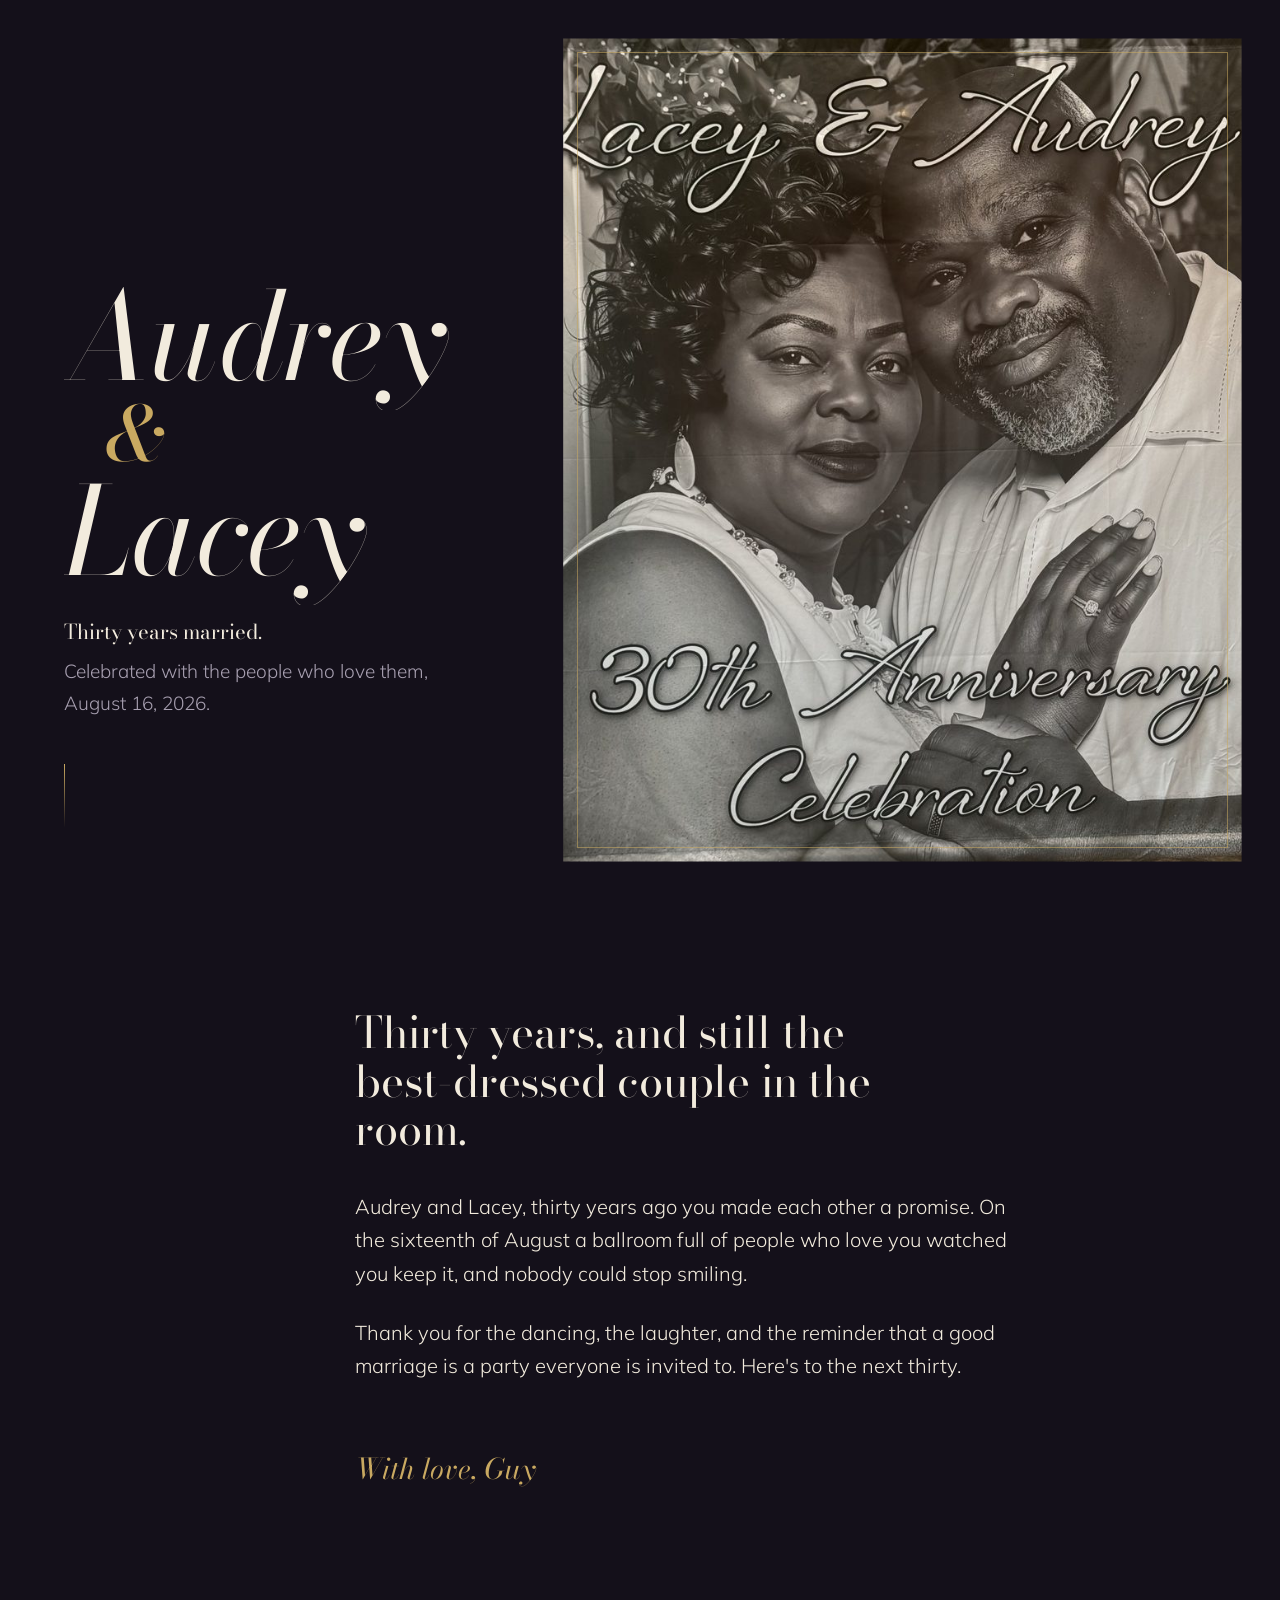
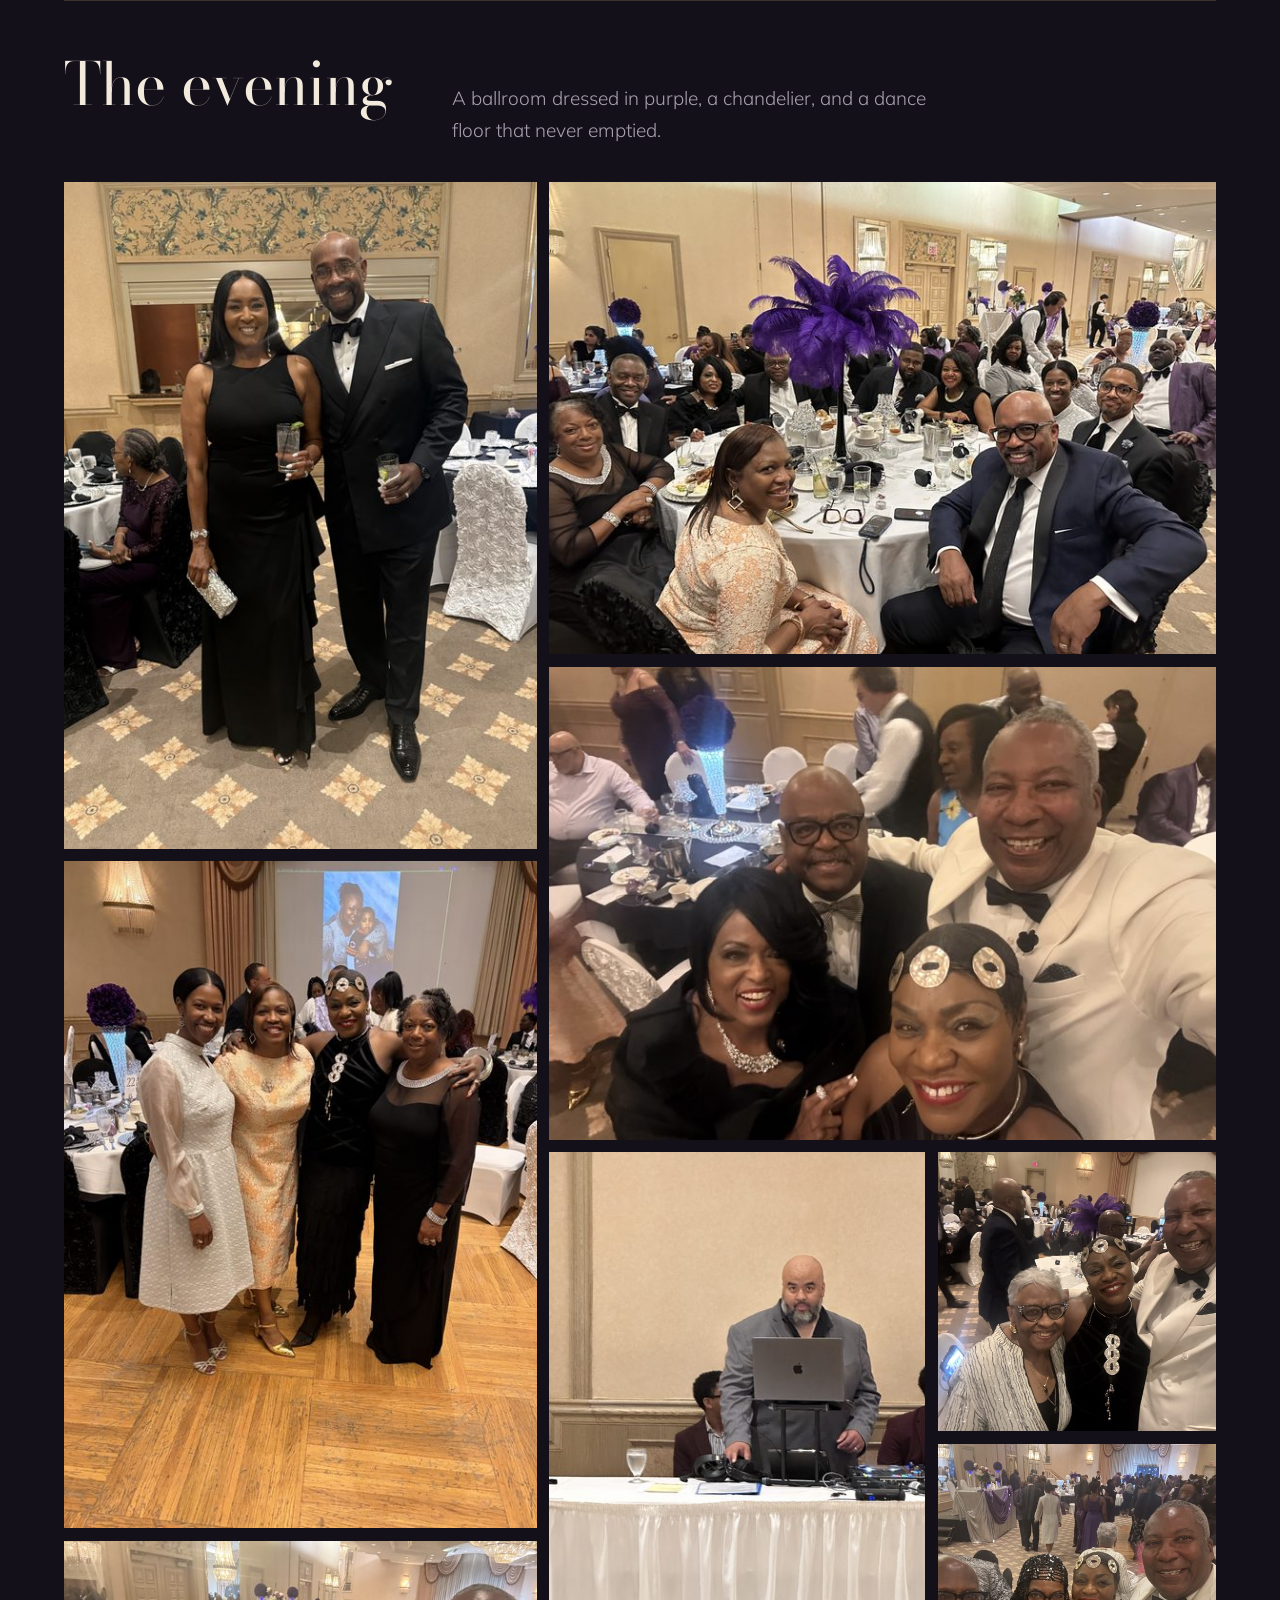
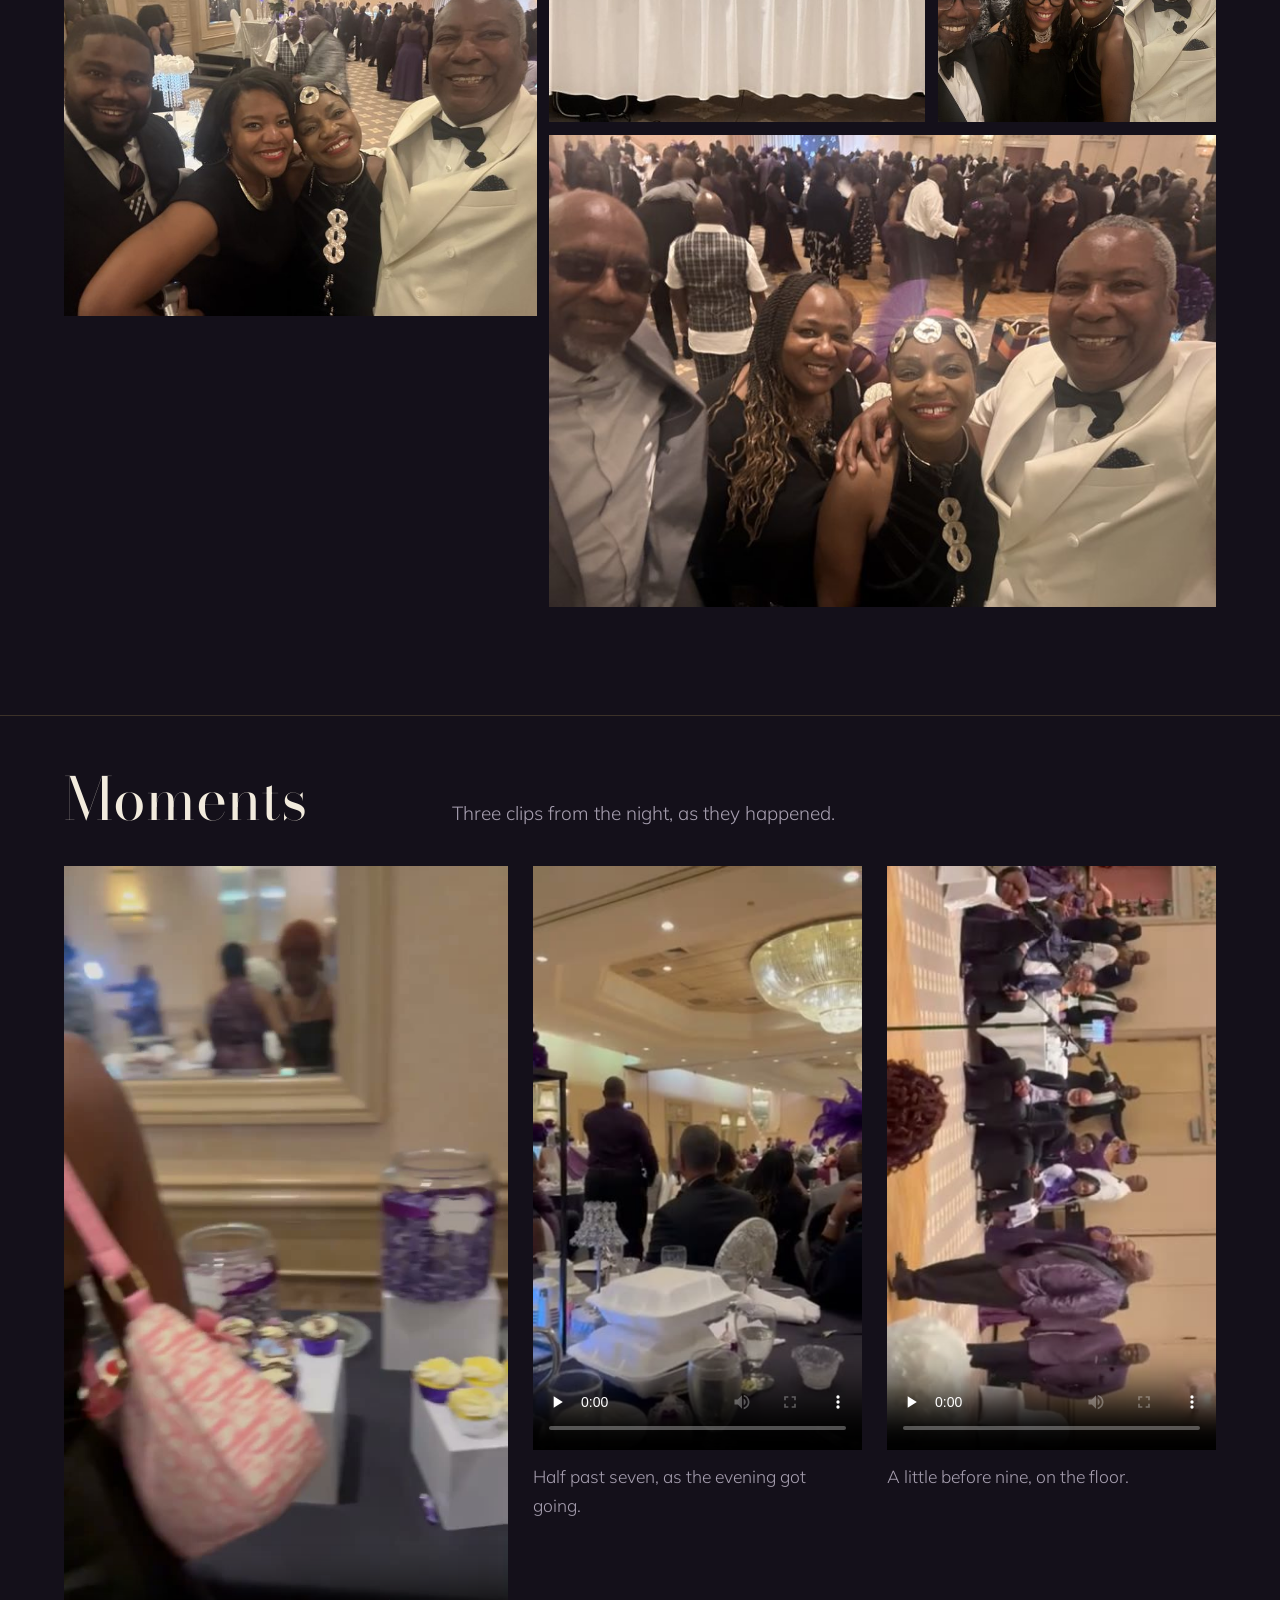
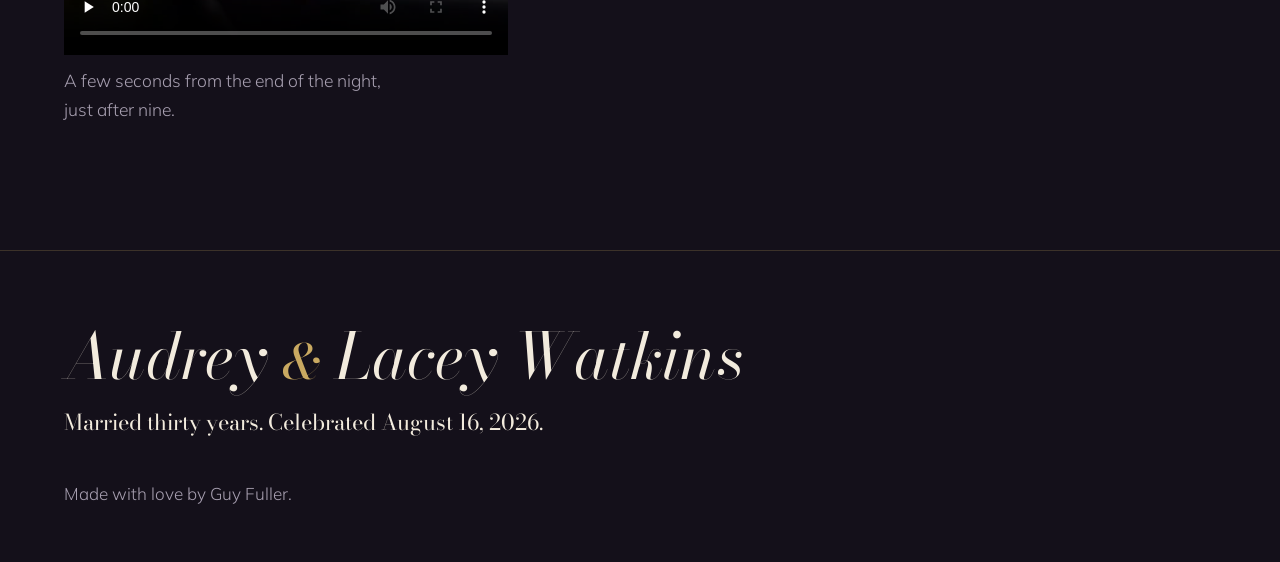
==== site/index.html @ f15ef513 "Audrey & Lacey at 30: anniversary keepsake site Static one-page site: banner portrait front door, no" ====
<!doctype html>
<html lang="en">
<head>
  <meta charset="utf-8">
  <meta name="viewport" content="width=device-width, initial-scale=1">
  <title>Audrey &amp; Lacey at 30</title>
  <meta name="description" content="Audrey and Lacey Watkins, married thirty years. Photos and moments from the celebration on August 16, 2026.">
  <meta property="og:title" content="Audrey &amp; Lacey at 30">
  <meta property="og:description" content="Thirty years married. Photos and moments from the celebration on August 16, 2026.">
  <meta property="og:image" content="https://audreyandlaceyat30.com/photos/og.jpg">
  <meta property="og:type" content="website">
  <meta name="theme-color" content="#14101A">
  <link rel="icon" href="data:image/svg+xml,%3Csvg xmlns='http://www.w3.org/2000/svg' viewBox='0 0 64 64'%3E%3Crect width='64' height='64' rx='12' fill='%2314101A'/%3E%3Ctext x='32' y='46' text-anchor='middle' font-family='Georgia,serif' font-style='italic' font-size='44' fill='%23C9A961'%3E%26amp;%3C/text%3E%3C/svg%3E">
  <link rel="preconnect" href="https://fonts.googleapis.com">
  <link rel="preconnect" href="https://fonts.gstatic.com" crossorigin>
  <link href="https://fonts.googleapis.com/css2?family=Bodoni+Moda:ital,opsz,wght@0,6..96,400;0,6..96,500;1,6..96,400;1,6..96,500&family=Mulish:ital,wght@0,300;0,400;0,500;1,300;1,400&display=swap" rel="stylesheet">
  <link rel="preload" as="image" href="photos/hero-small.jpg">
  <link rel="stylesheet" href="styles.css">
</head>
<body>

  <section class="door" aria-label="Audrey and Lacey, thirty years">
    <figure class="door-portrait">
      <img src="photos/hero.jpg" srcset="photos/hero-small.jpg 939w, photos/hero.jpg 1878w" sizes="(max-width: 860px) 100vw, 56vw" alt="Audrey and Lacey, cheek to cheek, on the banner printed for their thirtieth anniversary celebration" fetchpriority="high">
    </figure>
    <div class="door-words">
      <h1 class="names">
        <span class="name"><span>Audrey</span></span>
        <span class="amp"><span>&amp;</span></span>
        <span class="name"><span>Lacey</span></span>
      </h1>
      <p class="door-line"><span>Thirty years married.</span></p>
      <p class="door-date"><span>Celebrated with the people who love them, August 16, 2026.</span></p>
      <a class="door-cue" href="#note" aria-label="Scroll down"><span class="cue-line"></span></a>
    </div>
  </section>

  <section class="note" id="note">
    <div class="note-inner">
      <h2>Thirty years, and still the best-dressed couple in the room.</h2>
      <p>Audrey and Lacey, thirty years ago you made each other a promise. On the sixteenth of August a ballroom full of people who love you watched you keep it, and nobody could stop smiling.</p>
      <p>Thank you for the dancing, the laughter, and the reminder that a good marriage is a party everyone is invited to. Here's to the next thirty.</p>
      <p class="signoff">With love, Guy</p>
    </div>
  </section>

  <section class="evening" aria-labelledby="evening-title">
    <header class="section-head">
      <h2 id="evening-title">The evening</h2>
      <p>A ballroom dressed in purple, a chandelier, and a dance floor that never emptied.</p>
    </header>
    <div class="gallery">
      <button class="tile tall" type="button" data-full="photos/g01.jpg" data-alt="Audrey and Lacey in black evening wear, raising a toast on the ballroom floor">
        <img src="photos/g01-s.jpg" alt="Audrey and Lacey in black evening wear, raising a toast on the ballroom floor" loading="lazy">
      </button>
      <button class="tile wide" type="button" data-full="photos/g04.jpg" data-alt="A table of guests beneath a tall purple ostrich-feather centerpiece">
        <img src="photos/g04-s.jpg" alt="A table of guests beneath a tall purple ostrich-feather centerpiece" loading="lazy">
      </button>
      <button class="tile wide" type="button" data-full="photos/g05.jpg" data-alt="Four friends leaning in for a photo, the ballroom behind them">
        <img src="photos/g05-s.jpg" alt="Four friends leaning in for a photo, the ballroom behind them" loading="lazy">
      </button>
      <button class="tile tall" type="button" data-full="photos/g02.jpg" data-alt="Four women in evening dresses in front of the anniversary banner">
        <img src="photos/g02-s.jpg" alt="Four women in evening dresses in front of the anniversary banner" loading="lazy">
      </button>
      <button class="tile portrait" type="button" data-full="photos/g03.jpg" data-alt="The DJ at his laptop, ready to start the music">
        <img src="photos/g03-s.jpg" alt="The DJ at his laptop, ready to start the music" loading="lazy">
      </button>
      <button class="tile square" type="button" data-full="photos/g06.jpg" data-alt="Three guests smiling together near the dance floor">
        <img src="photos/g06-s.jpg" alt="Three guests smiling together near the dance floor" loading="lazy">
      </button>
      <button class="tile square" type="button" data-full="photos/g07.jpg" data-alt="Four guests together, the party in full swing behind them">
        <img src="photos/g07-s.jpg" alt="Four guests together, the party in full swing behind them" loading="lazy">
      </button>
      <button class="tile mid" type="button" data-full="photos/g08.jpg" data-alt="Four friends in front of the crowded dance floor">
        <img src="photos/g08-s.jpg" alt="Four friends in front of the crowded dance floor" loading="lazy">
      </button>
      <button class="tile wide" type="button" data-full="photos/g09.jpg" data-alt="Four guests laughing, the dance floor packed behind them">
        <img src="photos/g09-s.jpg" alt="Four guests laughing, the dance floor packed behind them" loading="lazy">
      </button>
    </div>
  </section>

  <section class="moments" aria-labelledby="moments-title">
    <header class="section-head">
      <h2 id="moments-title">Moments</h2>
      <p>Three clips from the night, as they happened.</p>
    </header>
    <div class="clips">
      <figure class="clip lead">
        <video controls playsinline preload="none" poster="media/IMG_4096-poster.jpg">
          <source src="media/IMG_4096.mp4" type="video/mp4">
        </video>
        <figcaption>A few seconds from the end of the night, just after nine.</figcaption>
      </figure>
      <figure class="clip">
        <video controls playsinline preload="none" poster="media/IMG_4087-poster.jpg">
          <source src="media/IMG_4087.mp4" type="video/mp4">
        </video>
        <figcaption>Half past seven, as the evening got going.</figcaption>
      </figure>
      <figure class="clip">
        <video controls playsinline preload="none" poster="media/IMG_0732-poster.jpg">
          <source src="media/IMG_0732.mp4" type="video/mp4">
        </video>
        <figcaption>A little before nine, on the floor.</figcaption>
      </figure>
    </div>
  </section>

  <footer class="close">
    <p class="close-names">Audrey <span class="amp-small">&amp;</span> Lacey Watkins</p>
    <p class="close-line">Married thirty years. Celebrated August 16, 2026.</p>
    <p class="close-credit">Made with love by Guy Fuller.</p>
  </footer>

  <dialog class="lightbox" id="lightbox" aria-label="Photo viewer">
    <button class="lb-close" type="button" aria-label="Close">×</button>
    <button class="lb-prev" type="button" aria-label="Previous photo">‹</button>
    <img class="lb-img" src="" alt="">
    <button class="lb-next" type="button" aria-label="Next photo">›</button>
    <p class="lb-count" aria-live="polite"></p>
  </dialog>

  <script src="script.js" defer></script>
</body>
</html>
---- site/styles.css ----
/* Audrey & Lacey at 30
   Palette from the room itself: plum-black, ivory, chandelier gold, feather purple. */

:root {
  --ink: #14101A;
  --ink-2: #1B1523;
  --ivory: #F2EBDD;
  --ash: #A79FB0;
  --gold: #C9A961;
  --plum: #5B3A8C;

  --display: "Bodoni Moda", "Didot", "Bodoni 72", Georgia, serif;
  --body: "Mulish", "Avenir Next", "Helvetica Neue", Arial, sans-serif;

  --pad: clamp(20px, 5vw, 72px);
  --gap: clamp(8px, 1vw, 14px);
  --maxw: 1440px;
  --u: calc((min(100vw, var(--maxw)) - 2 * var(--pad) - 11 * var(--gap)) / 12);
}

* { box-sizing: border-box; }

html { scroll-behavior: smooth; }

body {
  margin: 0;
  background: var(--ink);
  color: var(--ivory);
  font-family: var(--body);
  font-weight: 300;
  font-size: clamp(16px, 1.05vw + 12px, 19px);
  line-height: 1.65;
  -webkit-font-smoothing: antialiased;
}

img, video { display: block; max-width: 100%; }

h1, h2, p { margin: 0; }

a { color: inherit; }

:focus-visible { outline: 2px solid var(--gold); outline-offset: 4px; }

/* ---------- Front door ---------- */

.door {
  min-height: 100svh;
  display: grid;
  grid-template-columns: 44% 56%;
  grid-template-areas: "words portrait";
  max-width: var(--maxw);
  margin: 0 auto;
}

.door-portrait {
  grid-area: portrait;
  margin: 0;
  position: relative;
  padding: clamp(16px, 3vw, 44px) clamp(16px, 3vw, 44px) clamp(16px, 3vw, 44px) 0;
  align-self: stretch;
}

.door-portrait img {
  width: 100%;
  height: 100%;
  max-height: calc(100svh - 2 * clamp(16px, 3vw, 44px));
  object-fit: cover;
  object-position: 50% 30%;
  clip-path: inset(0 0 0 0);
}

/* a thin gold mount, offset like a print set in a frame */
.door-portrait::after {
  content: "";
  position: absolute;
  inset: calc(clamp(16px, 3vw, 44px) + 14px) calc(clamp(16px, 3vw, 44px) + 14px) calc(clamp(16px, 3vw, 44px) + 14px) 14px;
  border: 1px solid var(--gold);
  opacity: .55;
  pointer-events: none;
}

.door-words {
  grid-area: words;
  display: flex;
  flex-direction: column;
  justify-content: flex-end;
  padding: var(--pad);
  padding-bottom: clamp(40px, 8vh, 96px);
}

.names {
  font-family: var(--display);
  font-weight: 400;
  font-style: italic;
  font-size: clamp(64px, 9.5vw, 156px);
  line-height: .92;
  letter-spacing: -.01em;
  display: flex;
  flex-direction: column;
}

.names .name { display: block; overflow: hidden; padding-bottom: .14em; margin-bottom: -.14em; }
.names .name > span { display: block; }

.names .amp {
  display: block;
  overflow: hidden;
  color: var(--gold);
  font-size: .62em;
  line-height: 1.1;
  padding-left: .55em;
}
.names .amp > span { display: block; }

.door-line {
  margin-top: clamp(22px, 3vh, 40px);
  font-family: var(--display);
  font-style: normal;
  font-size: clamp(20px, 1.6vw, 26px);
  color: var(--ivory);
  overflow: hidden;
}
.door-line { padding-bottom: .2em; margin-bottom: -.2em; }
.door-line > span { display: block; }

.door-date {
  margin-top: 8px;
  color: var(--ash);
  max-width: 34ch;
  overflow: hidden;
}
.door-date { padding-bottom: .25em; margin-bottom: -.25em; }
.door-date > span { display: block; }

.door-cue {
  margin-top: clamp(28px, 5vh, 60px);
  display: inline-block;
  width: 24px;
  height: 64px;
  position: relative;
}
.cue-line {
  position: absolute;
  left: 0;
  top: 0;
  width: 1px;
  height: 100%;
  background: linear-gradient(var(--gold), transparent);
  transform-origin: top;
}

/* ---------- Note ---------- */

.note {
  max-width: var(--maxw);
  margin: 0 auto;
  padding: clamp(72px, 12vh, 160px) var(--pad);
  display: grid;
  grid-template-columns: repeat(12, 1fr);
  column-gap: var(--gap);
}

.note-inner {
  grid-column: 4 / 11;
}

.note h2 {
  font-family: var(--display);
  font-weight: 400;
  font-size: clamp(30px, 3.4vw, 54px);
  line-height: 1.12;
  letter-spacing: -.005em;
  max-width: 20ch;
  margin-bottom: clamp(28px, 4vh, 48px);
}

.note p {
  max-width: 58ch;
  font-size: 1.06em;
}
.note p + p { margin-top: 1.3em; }

.note .signoff {
  margin-top: 2.2em;
  font-family: var(--display);
  font-style: italic;
  font-size: 1.5em;
  color: var(--gold);
}

/* ---------- Section heads ---------- */

.section-head {
  max-width: var(--maxw);
  margin: 0 auto;
  padding: 0 var(--pad) clamp(28px, 4vh, 48px);
  display: grid;
  grid-template-columns: repeat(12, 1fr);
  column-gap: var(--gap);
  align-items: baseline;
}

.section-head h2 {
  grid-column: 1 / 5;
  font-family: var(--display);
  font-weight: 400;
  font-size: clamp(38px, 4.6vw, 72px);
  line-height: 1;
}

.section-head p {
  grid-column: 5 / 11;
  color: var(--ash);
  max-width: 44ch;
}

/* ---------- Gallery ---------- */

.evening {
  padding-top: clamp(40px, 6vh, 80px);
  border-top: 1px solid rgba(201, 169, 97, .22);
  margin: 0 var(--pad);
}

.evening .section-head { padding-left: 0; padding-right: 0; }

.gallery {
  max-width: calc(var(--maxw) - 2 * var(--pad));
  margin: 0 auto;
  display: grid;
  grid-template-columns: repeat(12, 1fr);
  grid-auto-rows: var(--u);
  grid-auto-flow: dense;
  gap: var(--gap);
}

.tile {
  margin: 0;
  padding: 0;
  border: 0;
  background: var(--ink-2);
  cursor: zoom-in;
  overflow: hidden;
  display: block;
}

.tile img {
  width: 100%;
  height: 100%;
  object-fit: cover;
  transition: transform .9s cubic-bezier(.2, .7, .2, 1);
}

.tile:hover img { transform: scale(1.025); }

.tile.tall     { grid-column: span 5; grid-row: span 7; }
.tile.wide     { grid-column: span 7; grid-row: span 5; }
.tile.portrait { grid-column: span 4; grid-row: span 6; }
.tile.square   { grid-column: span 3; grid-row: span 3; }
.tile.mid      { grid-column: span 5; grid-row: span 4; }

/* ---------- Moments ---------- */

.moments {
  max-width: var(--maxw);
  margin: clamp(72px, 12vh, 160px) auto 0;
  padding: clamp(40px, 6vh, 80px) var(--pad) 0;
  border-top: 1px solid rgba(201, 169, 97, .22);
}

.moments .section-head { padding-left: 0; padding-right: 0; }

.clips {
  display: grid;
  grid-template-columns: 1.35fr 1fr 1fr;
  gap: clamp(16px, 2vw, 32px);
  align-items: start;
}

.clip { margin: 0; }

.clip video {
  width: 100%;
  aspect-ratio: 9 / 16;
  background: var(--ink-2);
  object-fit: cover;
}

.clip figcaption {
  margin-top: 12px;
  color: var(--ash);
  font-size: .92em;
  max-width: 32ch;
}

/* ---------- Close ---------- */

.close {
  max-width: var(--maxw);
  margin: clamp(80px, 14vh, 180px) auto 0;
  padding: clamp(48px, 8vh, 96px) var(--pad) clamp(40px, 6vh, 72px);
  border-top: 1px solid rgba(201, 169, 97, .22);
}

.close-names {
  font-family: var(--display);
  font-style: italic;
  font-size: clamp(34px, 5vw, 76px);
  line-height: 1.05;
}
.amp-small { color: var(--gold); font-size: .75em; }

.close-line { margin-top: 14px; font-family: var(--display); font-size: 1.15em; }

.close-credit { margin-top: 40px; color: var(--ash); font-size: .9em; }

/* ---------- Lightbox ---------- */

.lightbox {
  border: 0;
  padding: 0;
  margin: 0;
  width: 100vw;
  height: 100svh;
  max-width: none;
  max-height: none;
  background: rgba(20, 16, 26, .96);
  color: var(--ivory);
}
.lightbox::backdrop { background: transparent; }

.lb-img {
  position: absolute;
  inset: 0;
  margin: auto;
  max-width: min(94vw, 1500px);
  max-height: 88svh;
  width: auto;
  height: auto;
  object-fit: contain;
}

.lb-close, .lb-prev, .lb-next {
  position: absolute;
  background: transparent;
  border: 0;
  color: var(--ivory);
  font-family: var(--display);
  font-size: 44px;
  line-height: 1;
  cursor: pointer;
  padding: 12px 18px;
  opacity: .8;
}
.lb-close:hover, .lb-prev:hover, .lb-next:hover { opacity: 1; }
.lb-close { top: 10px; right: 14px; }
.lb-prev  { left: 8px;  top: 50%; transform: translateY(-50%); font-size: 64px; }
.lb-next  { right: 8px; top: 50%; transform: translateY(-50%); font-size: 64px; }

.lb-count {
  position: absolute;
  left: 50%;
  bottom: 18px;
  transform: translateX(-50%);
  color: var(--ash);
  font-size: .9em;
}

/* ---------- The one page-load sequence ---------- */

@media (prefers-reduced-motion: no-preference) {
  .door-portrait img { animation: reveal 1.4s cubic-bezier(.7, 0, .2, 1) both; }
  .names .name > span,
  .names .amp > span,
  .door-line > span,
  .door-date > span { animation: rise 1.1s cubic-bezier(.2, .8, .2, 1) both; }
  .names .name:nth-child(1) > span { animation-delay: .35s; }
  .names .amp > span               { animation-delay: .5s; }
  .names .name:nth-child(3) > span { animation-delay: .6s; }
  .door-line > span                { animation-delay: .95s; }
  .door-date > span                { animation-delay: 1.05s; }
  .cue-line { animation: grow 1s cubic-bezier(.2, .8, .2, 1) 1.5s both; }
}

@keyframes reveal {
  from { clip-path: inset(100% 0 0 0); }
  to   { clip-path: inset(0 0 0 0); }
}
@keyframes rise {
  from { transform: translateY(110%); }
  to   { transform: translateY(0); }
}
@keyframes grow {
  from { transform: scaleY(0); }
  to   { transform: scaleY(1); }
}

/* ---------- Narrow screens ---------- */

@media (max-width: 860px) {
  .door {
    grid-template-columns: 1fr;
    grid-template-areas: "portrait" "words";
    min-height: 0;
  }
  .door-portrait { padding: 0; }
  .door-portrait img { height: min(78svh, 160vw); max-height: none; }
  .door-portrait::after { inset: 14px; }
  .door-words { padding-top: clamp(28px, 6vh, 48px); padding-bottom: clamp(40px, 8vh, 72px); }
  .names { font-size: clamp(60px, 18vw, 112px); }

  .note-inner { grid-column: 1 / 13; }

  .section-head { display: block; }
  .section-head p { margin-top: 14px; }

  .gallery {
    grid-template-columns: 1fr 1fr;
    grid-auto-rows: auto;
    grid-auto-flow: dense;
  }
  .tile { grid-row: auto !important; }
  .tile.tall     { grid-column: span 1; aspect-ratio: 3 / 4; }
  .tile.portrait { grid-column: span 2; aspect-ratio: 4 / 5; }
  .tile.square   { grid-column: span 1; aspect-ratio: 1; }
  .tile.wide, .tile.mid { grid-column: span 2; aspect-ratio: 4 / 3; }

  .clips { grid-template-columns: 1fr; }
  .clip.lead { grid-column: 1; }
  .clip video { max-height: 80svh; aspect-ratio: 9 / 16; }

  .lb-prev, .lb-next { font-size: 48px; padding: 20px 10px; }
}
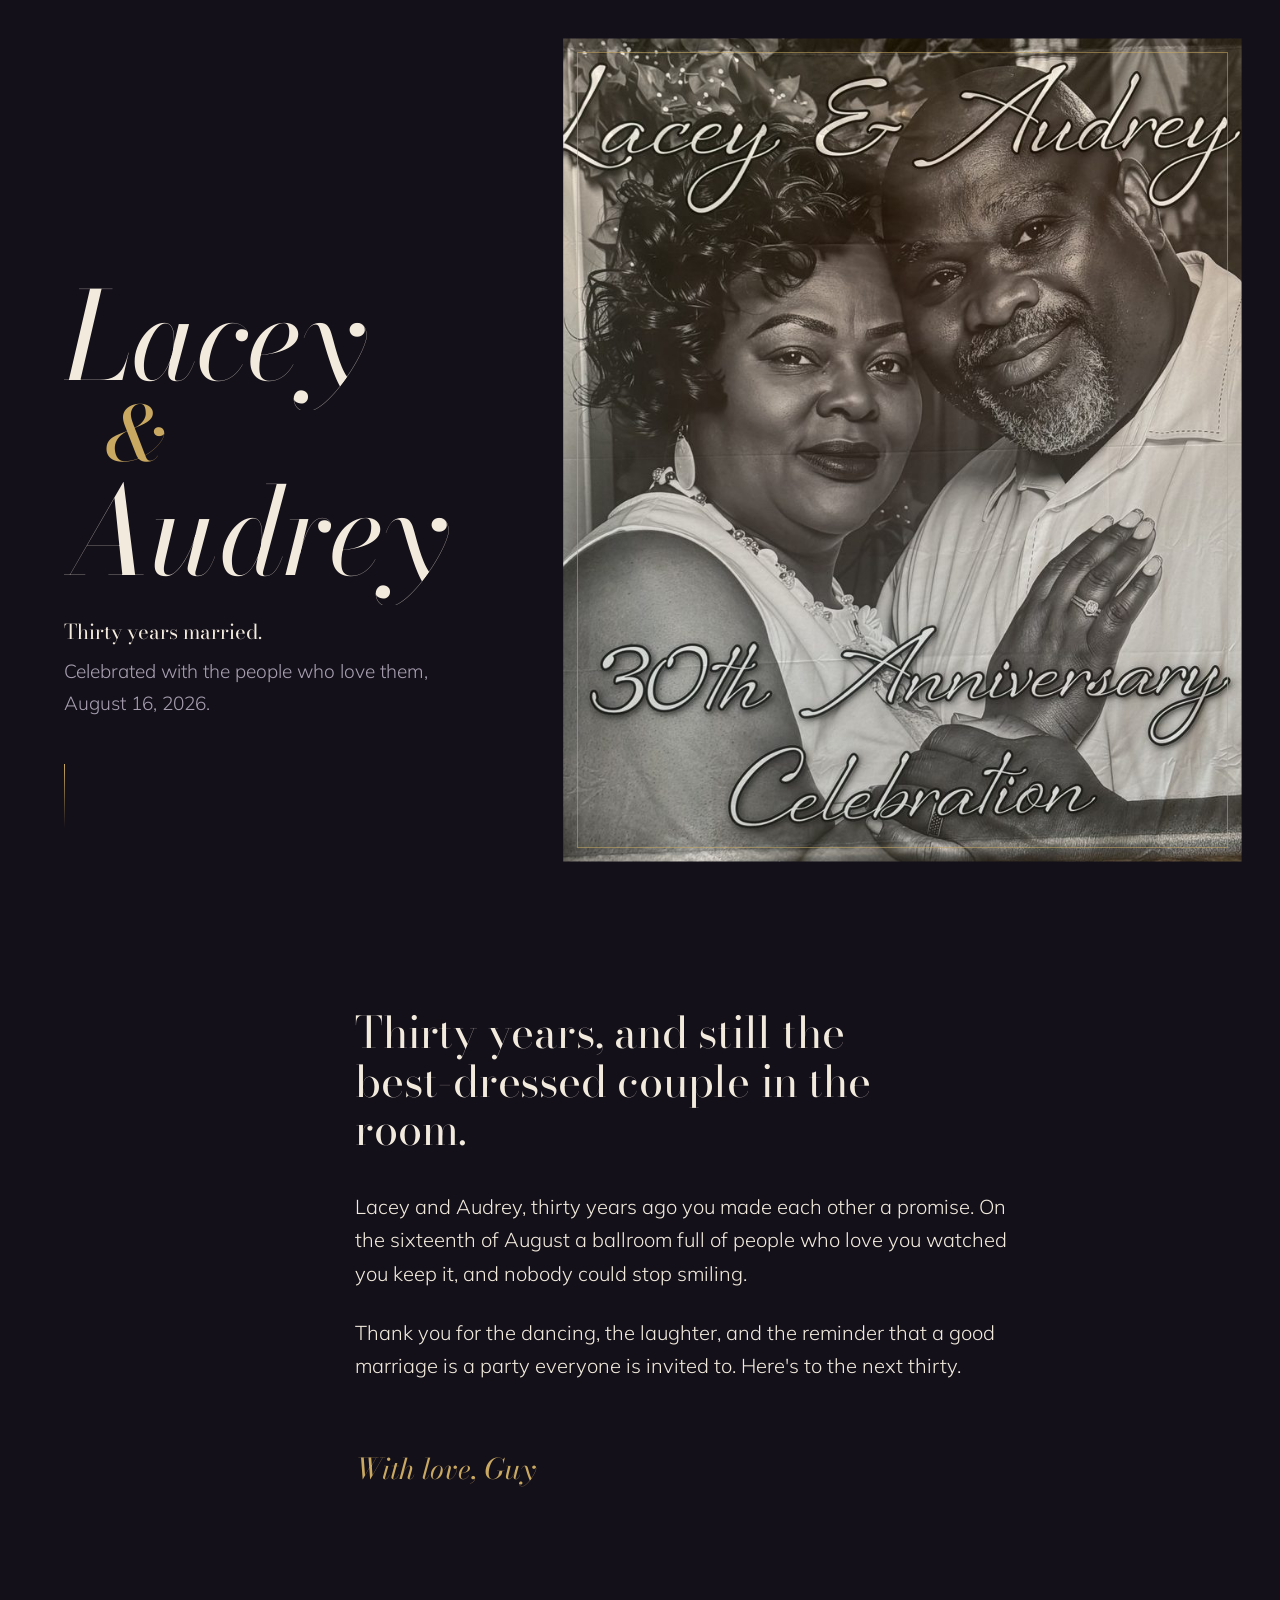
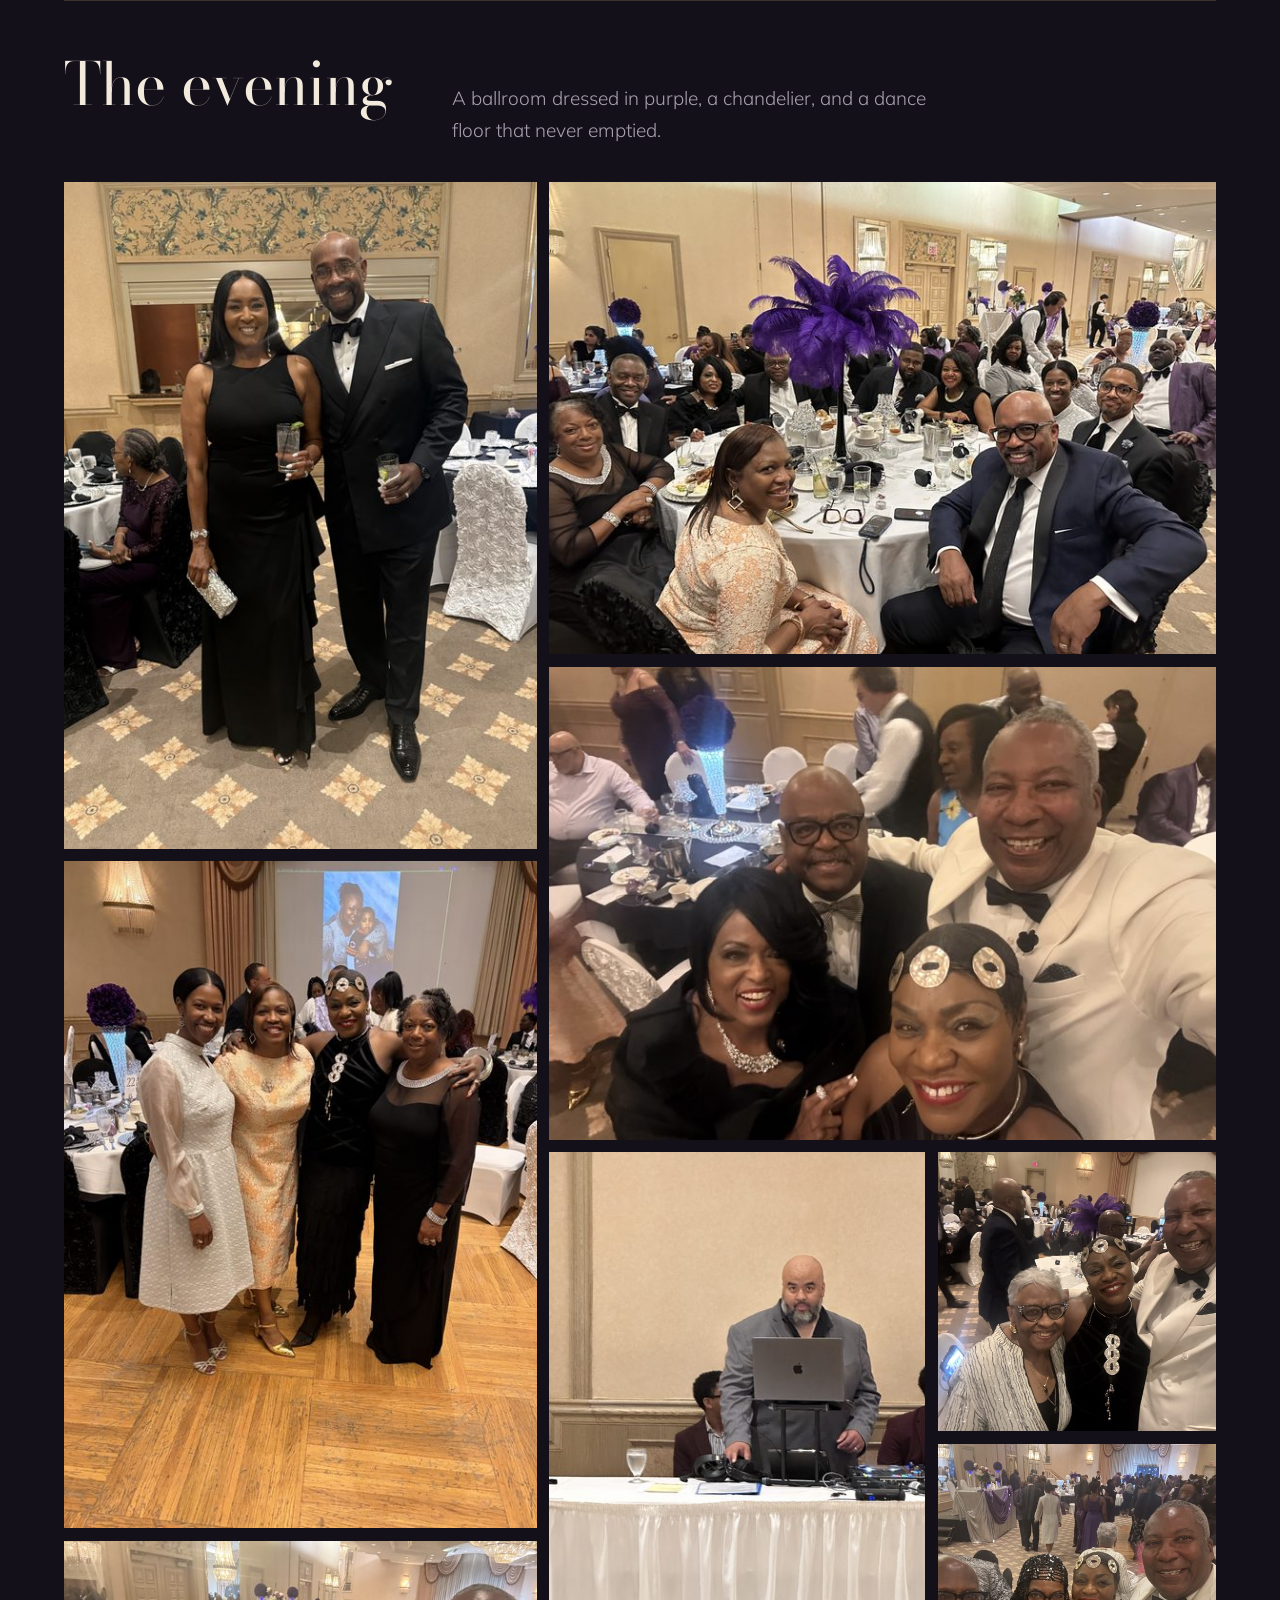
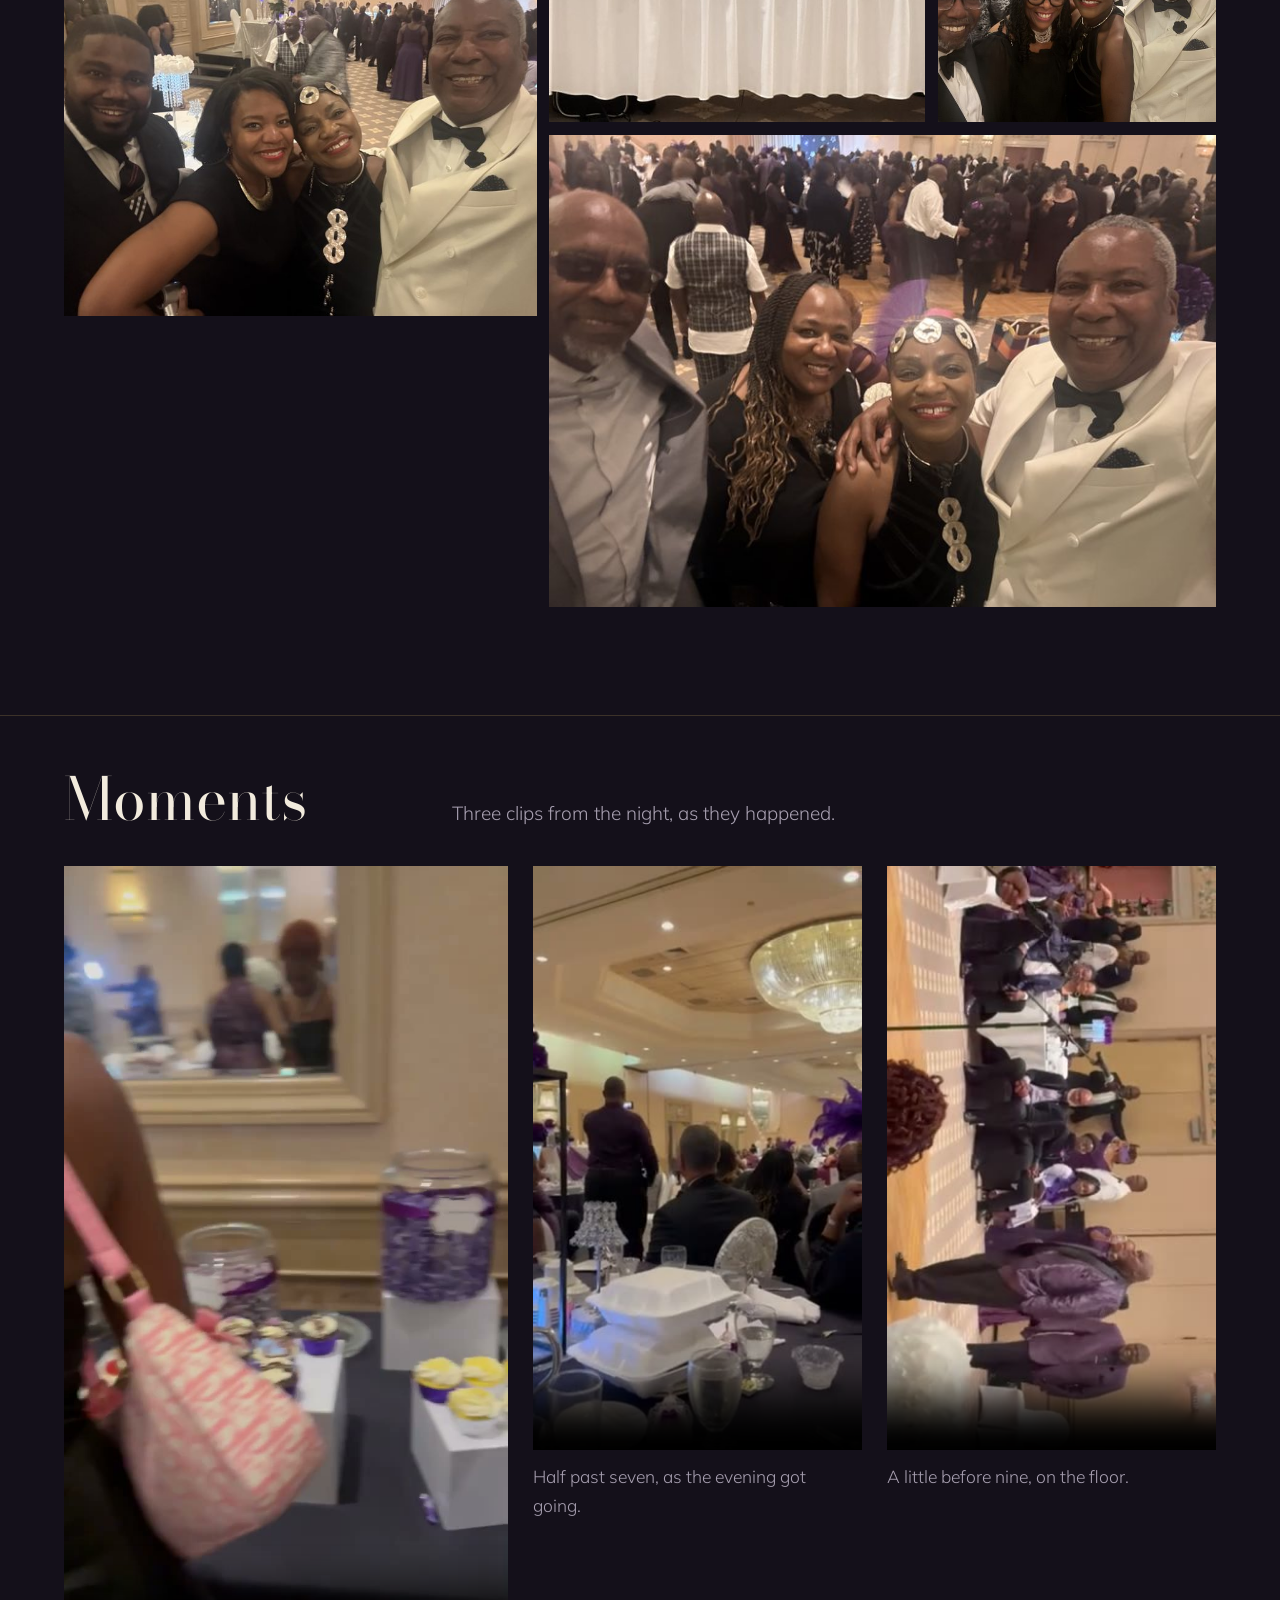
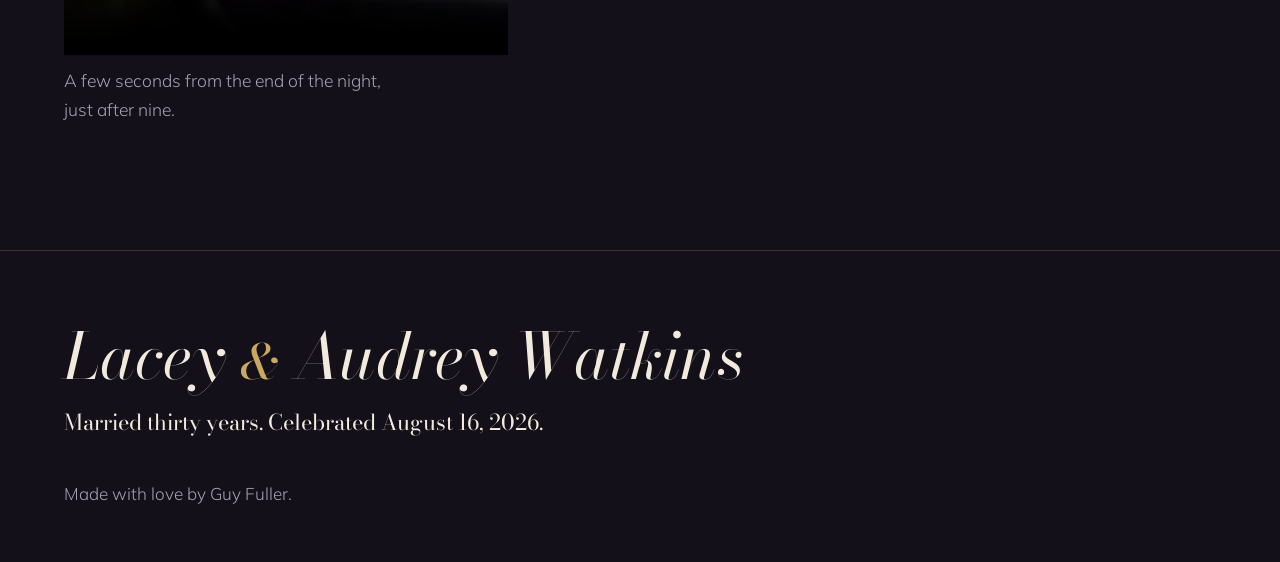
==== commit d68688ae: "Rename to Lacey & Audrey; domain is laceyandaudreyat30.com Co-Authored-By: Claude Fable 5.1 <noreply" ====
--- a/site/index.html
+++ b/site/index.html
@@ -3,11 +3,11 @@
 <head>
   <meta charset="utf-8">
   <meta name="viewport" content="width=device-width, initial-scale=1">
-  <title>Audrey &amp; Lacey at 30</title>
-  <meta name="description" content="Audrey and Lacey Watkins, married thirty years. Photos and moments from the celebration on August 16, 2026.">
-  <meta property="og:title" content="Audrey &amp; Lacey at 30">
+  <title>Lacey &amp; Audrey at 30</title>
+  <meta name="description" content="Lacey and Audrey Watkins, married thirty years. Photos and moments from the celebration on August 16, 2026.">
+  <meta property="og:title" content="Lacey &amp; Audrey at 30">
   <meta property="og:description" content="Thirty years married. Photos and moments from the celebration on August 16, 2026.">
-  <meta property="og:image" content="https://audreyandlaceyat30.com/photos/og.jpg">
+  <meta property="og:image" content="https://laceyandaudreyat30.com/photos/og.jpg">
   <meta property="og:type" content="website">
   <meta name="theme-color" content="#14101A">
   <link rel="icon" href="data:image/svg+xml,%3Csvg xmlns='http://www.w3.org/2000/svg' viewBox='0 0 64 64'%3E%3Crect width='64' height='64' rx='12' fill='%2314101A'/%3E%3Ctext x='32' y='46' text-anchor='middle' font-family='Georgia,serif' font-style='italic' font-size='44' fill='%23C9A961'%3E%26amp;%3C/text%3E%3C/svg%3E">
@@ -19,15 +19,15 @@
 </head>
 <body>
 
-  <section class="door" aria-label="Audrey and Lacey, thirty years">
+  <section class="door" aria-label="Lacey and Audrey, thirty years">
     <figure class="door-portrait">
-      <img src="photos/hero.jpg" srcset="photos/hero-small.jpg 939w, photos/hero.jpg 1878w" sizes="(max-width: 860px) 100vw, 56vw" alt="Audrey and Lacey, cheek to cheek, on the banner printed for their thirtieth anniversary celebration" fetchpriority="high">
+      <img src="photos/hero.jpg" srcset="photos/hero-small.jpg 939w, photos/hero.jpg 1878w" sizes="(max-width: 860px) 100vw, 56vw" alt="Lacey and Audrey, cheek to cheek, on the banner printed for their thirtieth anniversary celebration" fetchpriority="high">
     </figure>
     <div class="door-words">
       <h1 class="names">
+        <span class="name"><span>Lacey</span></span>
+        <span class="amp"><span>&amp;</span></span>
         <span class="name"><span>Audrey</span></span>
-        <span class="amp"><span>&amp;</span></span>
-        <span class="name"><span>Lacey</span></span>
       </h1>
       <p class="door-line"><span>Thirty years married.</span></p>
       <p class="door-date"><span>Celebrated with the people who love them, August 16, 2026.</span></p>
@@ -38,7 +38,7 @@
   <section class="note" id="note">
     <div class="note-inner">
       <h2>Thirty years, and still the best-dressed couple in the room.</h2>
-      <p>Audrey and Lacey, thirty years ago you made each other a promise. On the sixteenth of August a ballroom full of people who love you watched you keep it, and nobody could stop smiling.</p>
+      <p>Lacey and Audrey, thirty years ago you made each other a promise. On the sixteenth of August a ballroom full of people who love you watched you keep it, and nobody could stop smiling.</p>
       <p>Thank you for the dancing, the laughter, and the reminder that a good marriage is a party everyone is invited to. Here's to the next thirty.</p>
       <p class="signoff">With love, Guy</p>
     </div>
@@ -50,8 +50,8 @@
       <p>A ballroom dressed in purple, a chandelier, and a dance floor that never emptied.</p>
     </header>
     <div class="gallery">
-      <button class="tile tall" type="button" data-full="photos/g01.jpg" data-alt="Audrey and Lacey in black evening wear, raising a toast on the ballroom floor">
-        <img src="photos/g01-s.jpg" alt="Audrey and Lacey in black evening wear, raising a toast on the ballroom floor" loading="lazy">
+      <button class="tile tall" type="button" data-full="photos/g01.jpg" data-alt="Lacey and Audrey in black evening wear, raising a toast on the ballroom floor">
+        <img src="photos/g01-s.jpg" alt="Lacey and Audrey in black evening wear, raising a toast on the ballroom floor" loading="lazy">
       </button>
       <button class="tile wide" type="button" data-full="photos/g04.jpg" data-alt="A table of guests beneath a tall purple ostrich-feather centerpiece">
         <img src="photos/g04-s.jpg" alt="A table of guests beneath a tall purple ostrich-feather centerpiece" loading="lazy">
@@ -108,7 +108,7 @@
   </section>
 
   <footer class="close">
-    <p class="close-names">Audrey <span class="amp-small">&amp;</span> Lacey Watkins</p>
+    <p class="close-names">Lacey <span class="amp-small">&amp;</span> Audrey Watkins</p>
     <p class="close-line">Married thirty years. Celebrated August 16, 2026.</p>
     <p class="close-credit">Made with love by Guy Fuller.</p>
   </footer>
--- a/site/styles.css
+++ b/site/styles.css
@@ -1,4 +1,4 @@
-/* Audrey & Lacey at 30
+/* Lacey & Audrey at 30
    Palette from the room itself: plum-black, ivory, chandelier gold, feather purple. */
 
 :root {
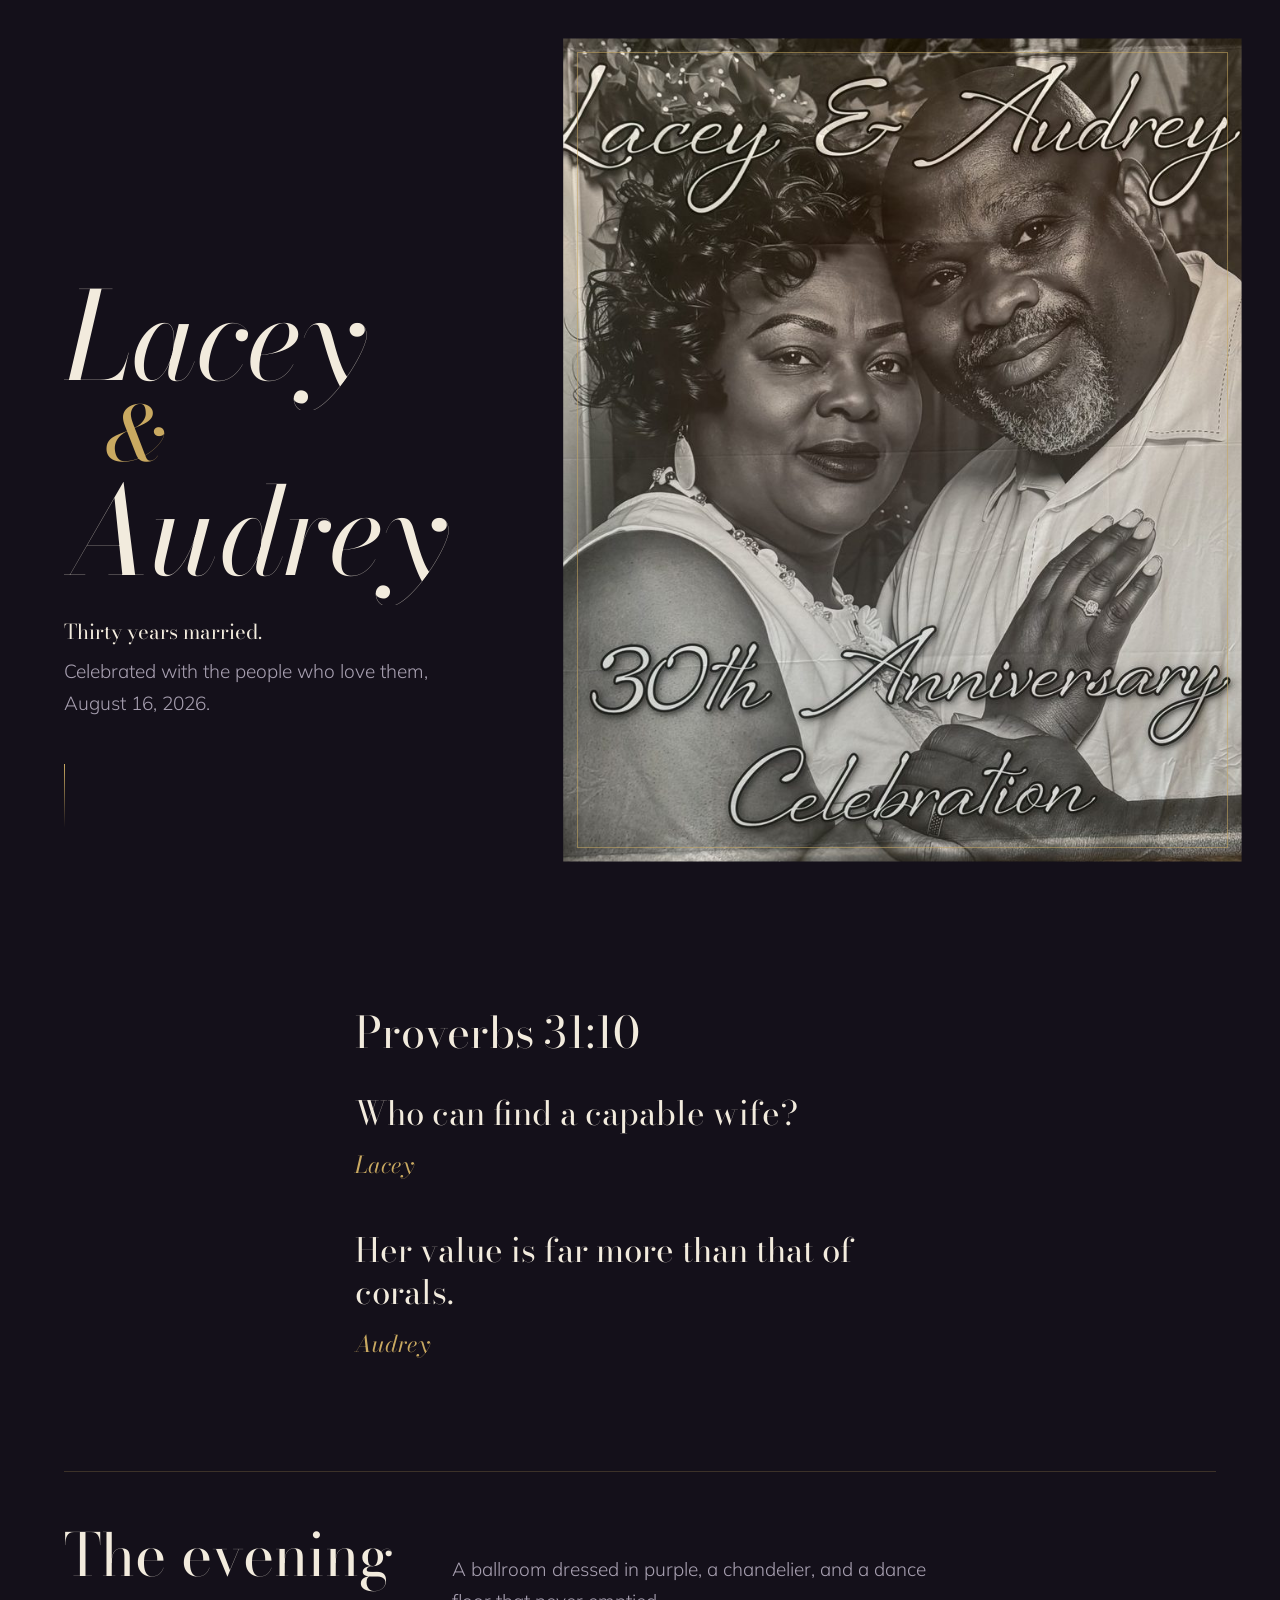
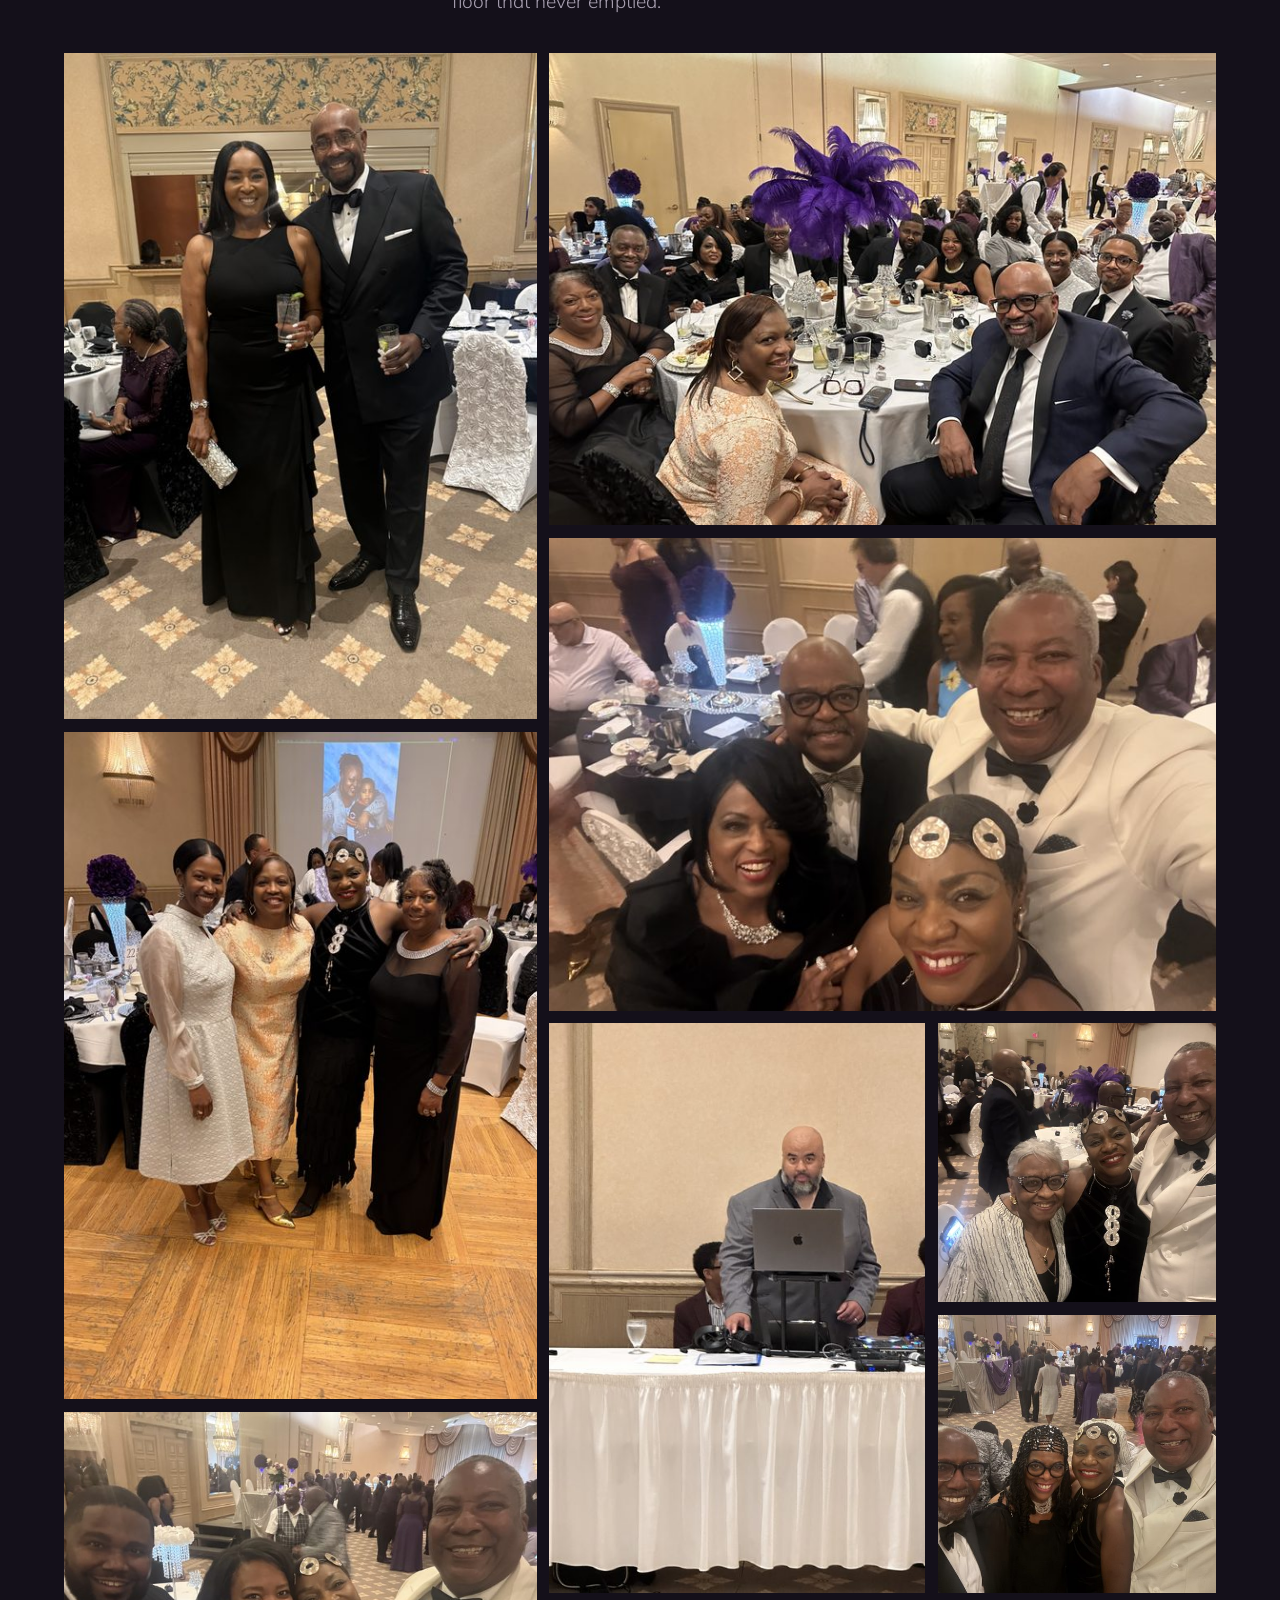
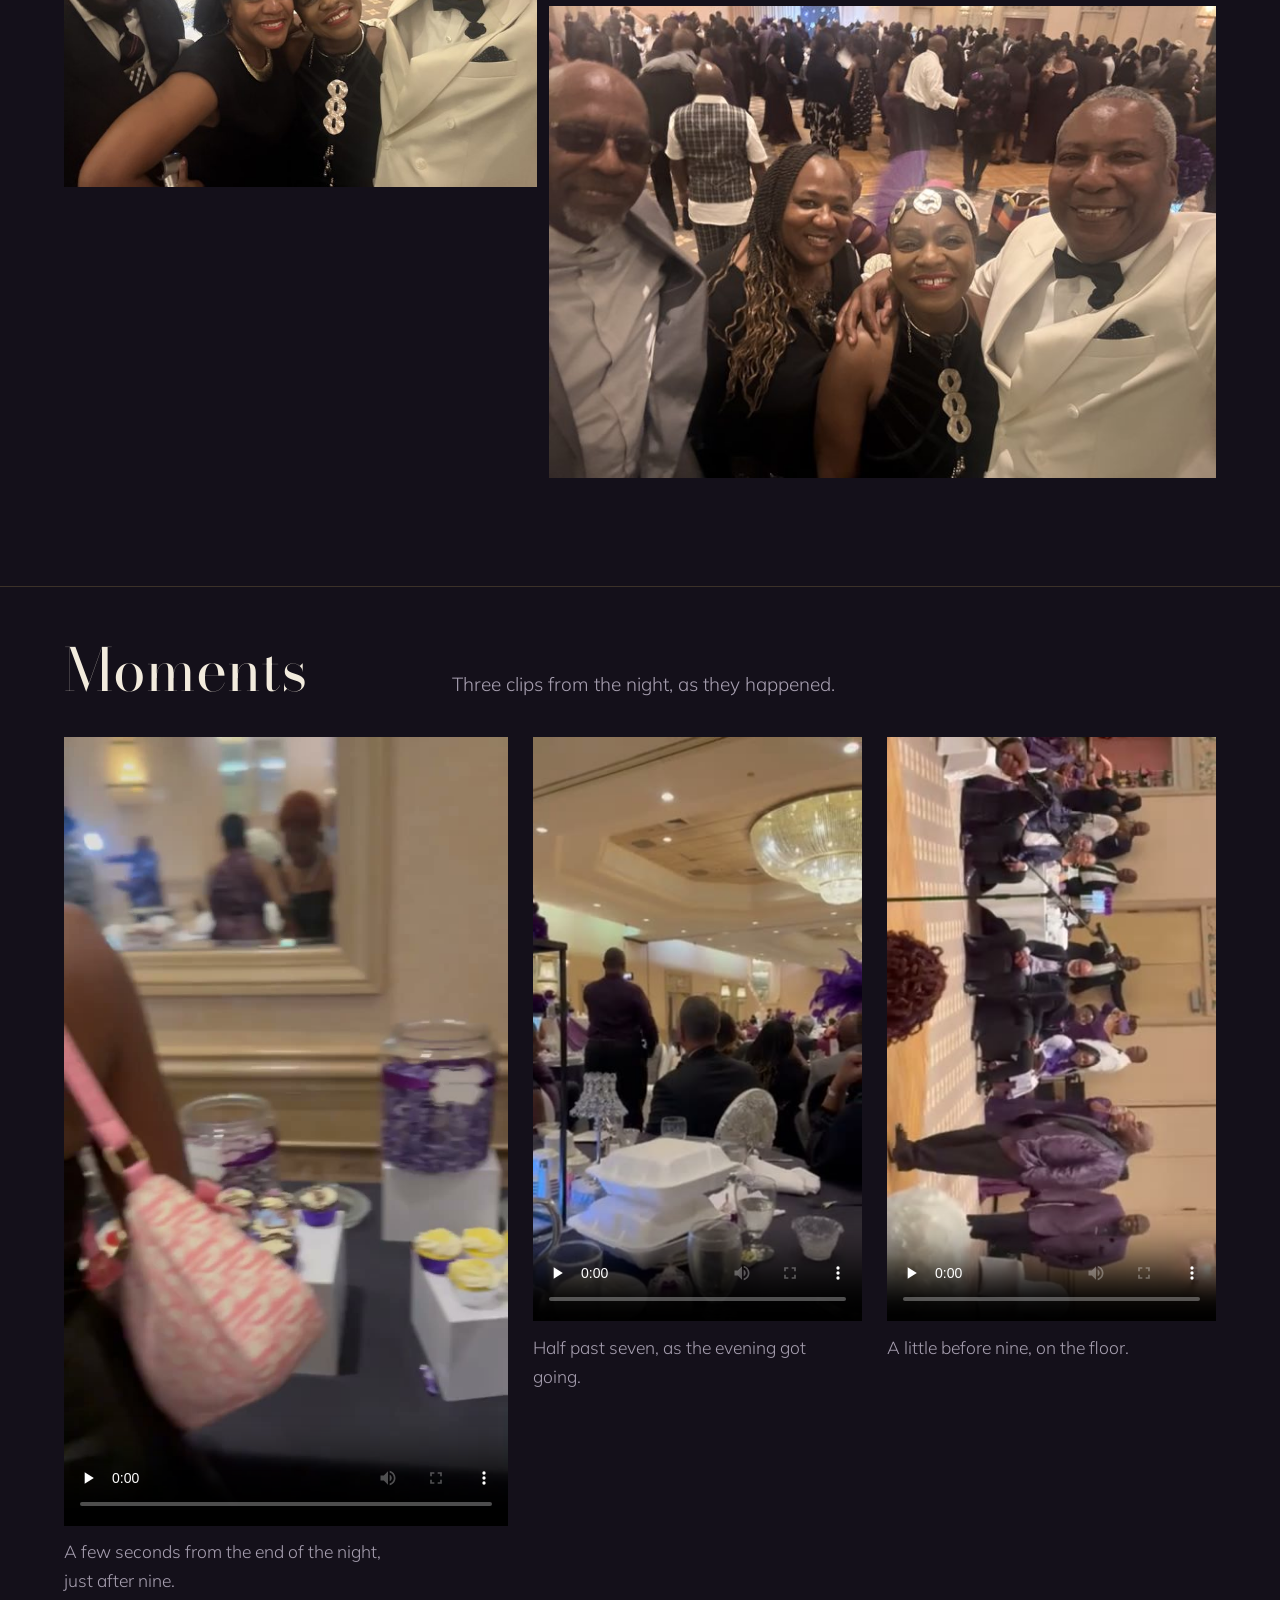
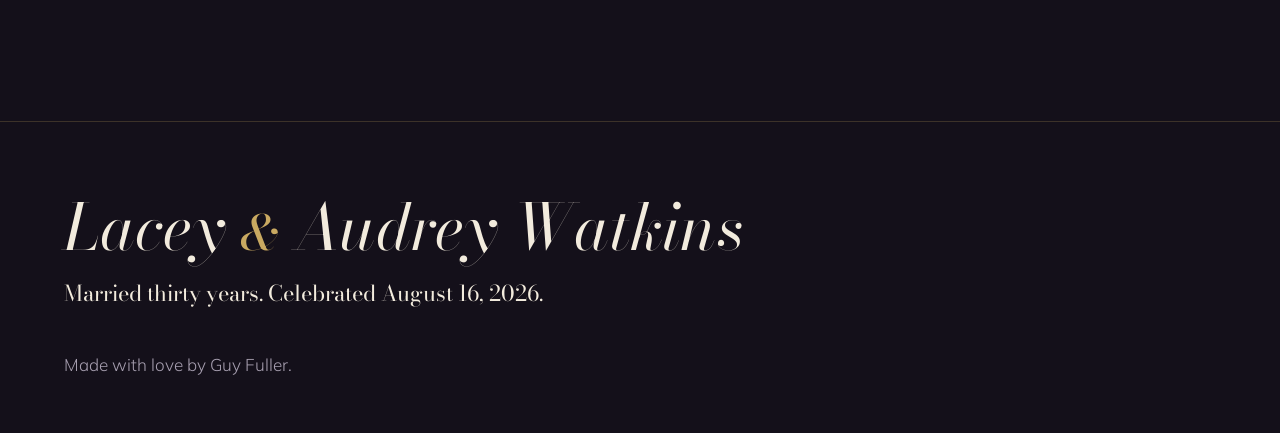
==== commit 724cea92: "Note: Proverbs 31:10 Co-Authored-By: Claude Fable 5.1 <noreply@anthropic.com> Claude-Session: https:" ====
--- a/site/index.html
+++ b/site/index.html
@@ -37,10 +37,11 @@
 
   <section class="note" id="note">
     <div class="note-inner">
-      <h2>Thirty years, and still the best-dressed couple in the room.</h2>
-      <p>Lacey and Audrey, thirty years ago you made each other a promise. On the sixteenth of August a ballroom full of people who love you watched you keep it, and nobody could stop smiling.</p>
-      <p>Thank you for the dancing, the laughter, and the reminder that a good marriage is a party everyone is invited to. Here's to the next thirty.</p>
-      <p class="signoff">With love, Guy</p>
+      <h2>Proverbs 31:10</h2>
+      <p class="verse">Who can find a capable wife?</p>
+      <p class="who">Lacey</p>
+      <p class="verse">Her value is far more than that of corals.</p>
+      <p class="who">Audrey</p>
     </div>
   </section>
 
--- a/site/styles.css
+++ b/site/styles.css
@@ -180,11 +180,20 @@
 }
 .note p + p { margin-top: 1.3em; }
 
-.note .signoff {
-  margin-top: 2.2em;
+.note .verse {
+  font-family: var(--display);
+  font-size: clamp(26px, 2.6vw, 42px);
+  line-height: 1.25;
+  max-width: 24ch;
+}
+.note .verse + .verse,
+.note .who + .verse { margin-top: 1.4em; }
+
+.note .who {
+  margin-top: .5em;
   font-family: var(--display);
   font-style: italic;
-  font-size: 1.5em;
+  font-size: clamp(20px, 1.8vw, 28px);
   color: var(--gold);
 }
 
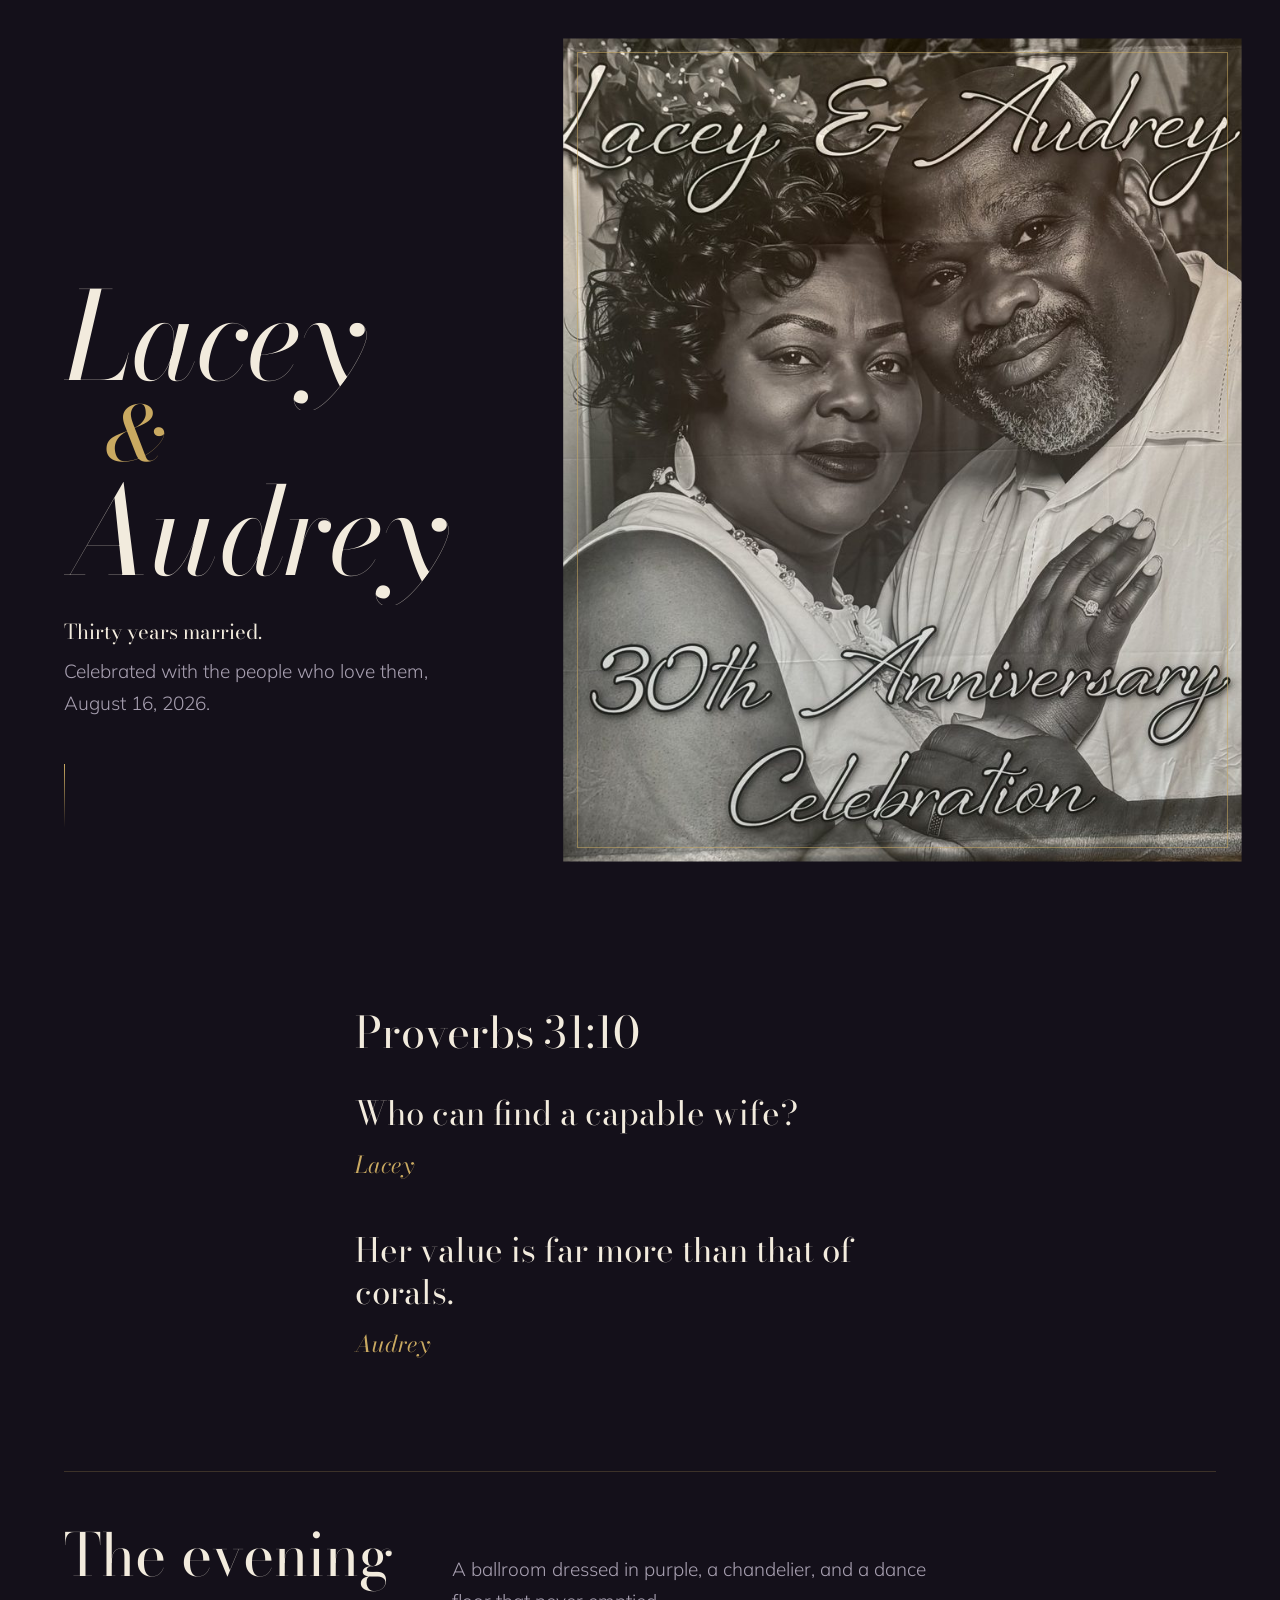
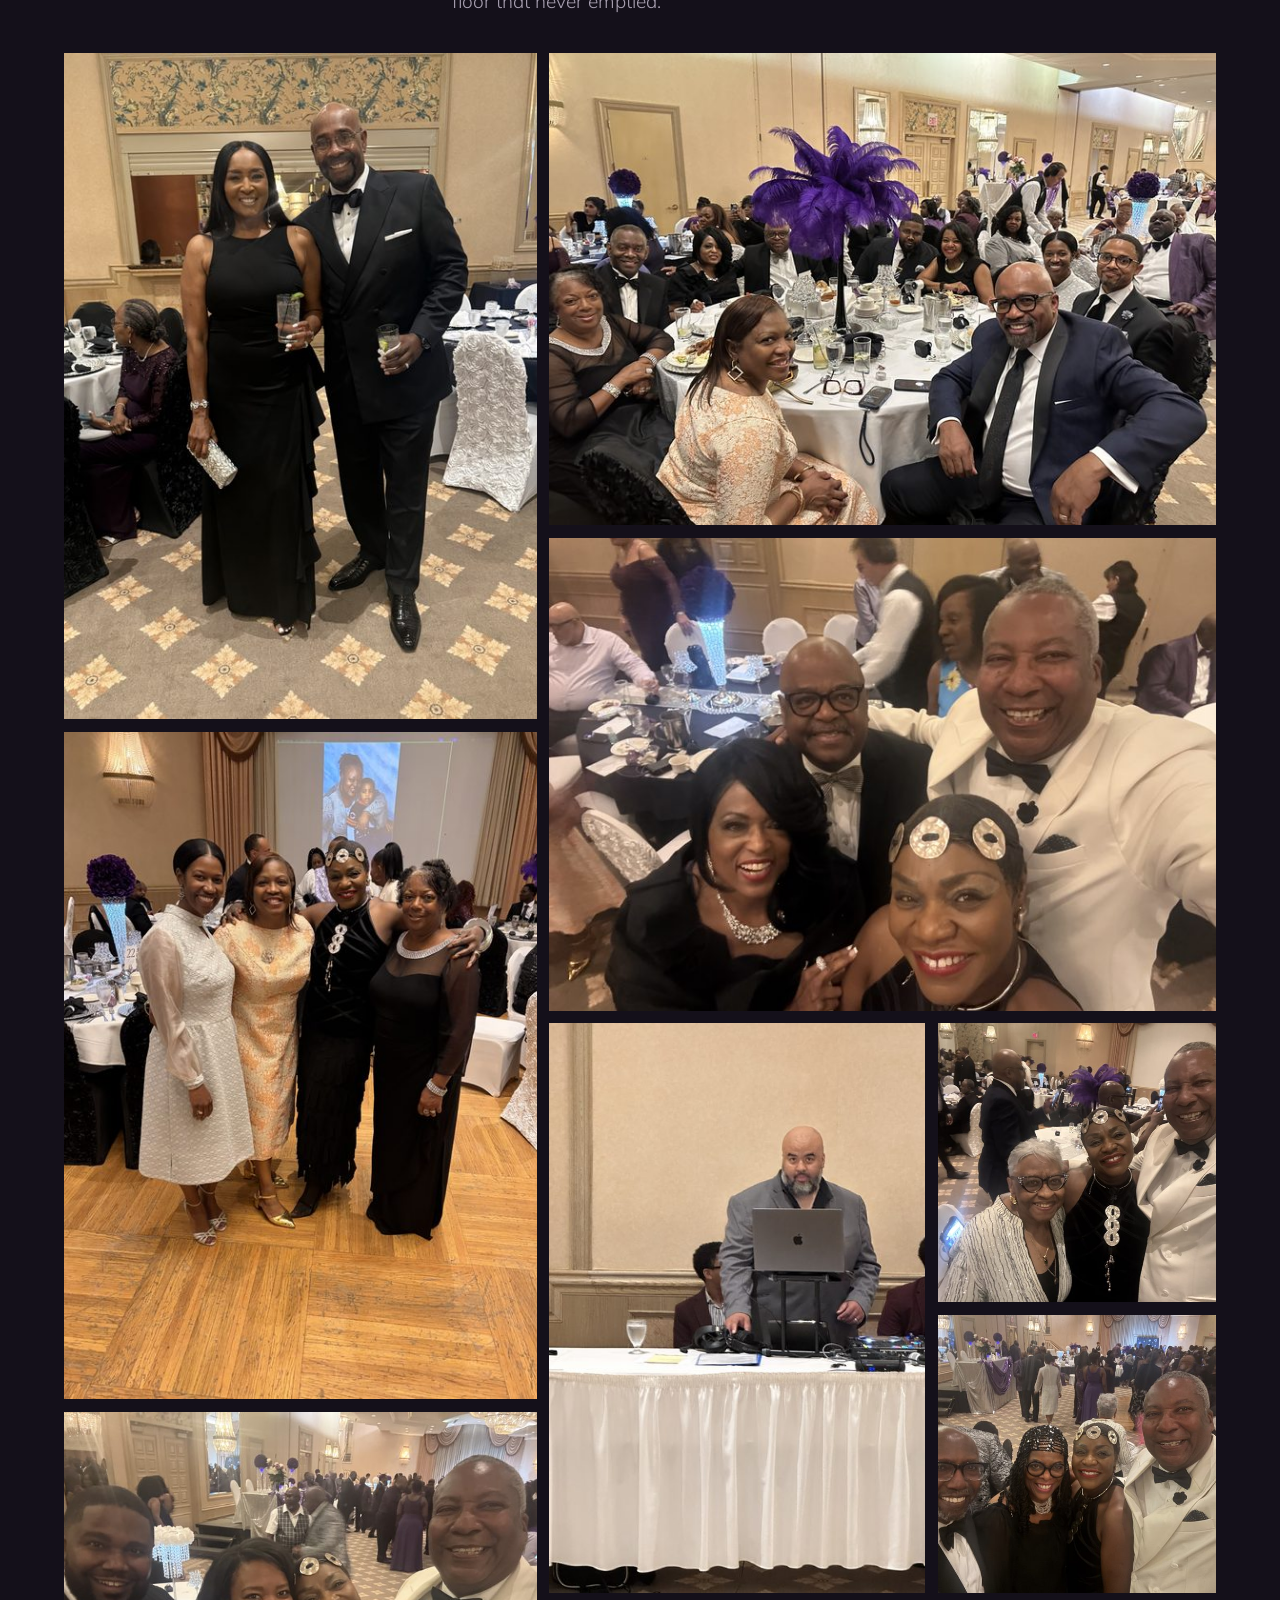
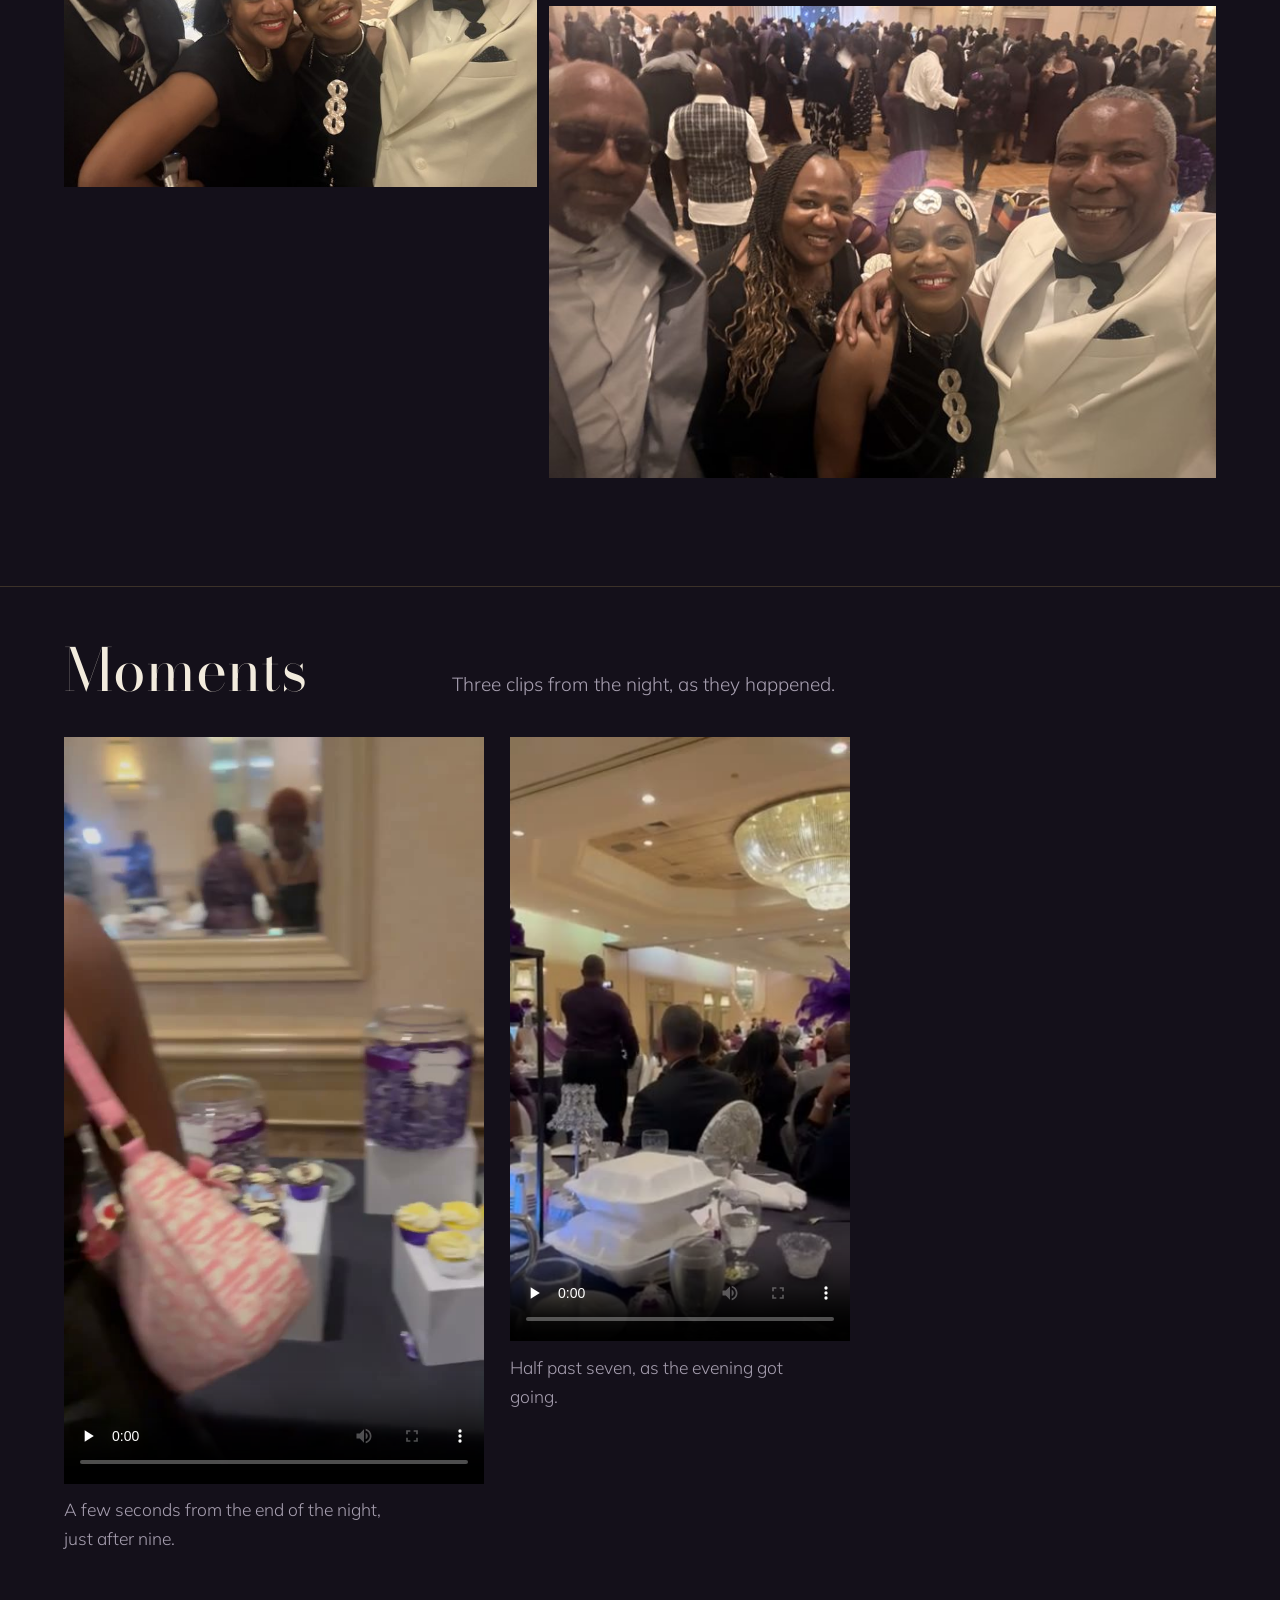
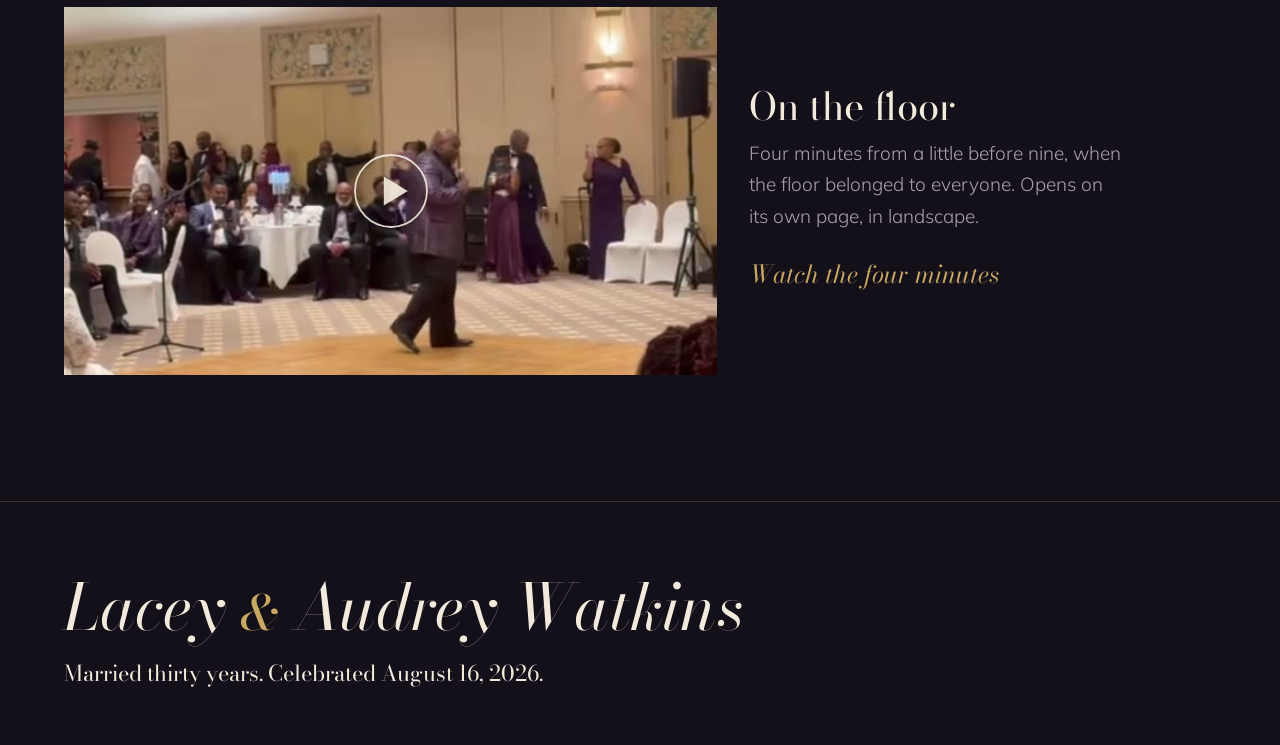
==== commit 8068a0f7: "Four-minute clip on its own page in landscape; drop footer credit Co-Authored-By: Claude Fable 5.1 <" ====
--- a/site/index.html
+++ b/site/index.html
@@ -99,19 +99,23 @@
         </video>
         <figcaption>Half past seven, as the evening got going.</figcaption>
       </figure>
-      <figure class="clip">
-        <video controls playsinline preload="none" poster="media/IMG_0732-poster.jpg">
-          <source src="media/IMG_0732.mp4" type="video/mp4">
-        </video>
-        <figcaption>A little before nine, on the floor.</figcaption>
-      </figure>
     </div>
+    <a class="clip-feature" href="on-the-floor.html">
+      <span class="cf-poster">
+        <img src="media/IMG_0732-landscape-poster.jpg" alt="A guest in a purple suit crossing the dance floor while the room watches" loading="lazy">
+        <svg class="cf-play" viewBox="0 0 64 64" aria-hidden="true"><circle cx="32" cy="32" r="30" fill="none" stroke="currentColor" stroke-width="1.5"/><path d="M26 20 L46 32 L26 44 Z" fill="currentColor"/></svg>
+      </span>
+      <span class="cf-words">
+        <span class="cf-title">On the floor</span>
+        <span class="cf-line">Four minutes from a little before nine, when the floor belonged to everyone. Opens on its own page, in landscape.</span>
+        <span class="cf-go">Watch the four minutes</span>
+      </span>
+    </a>
   </section>
 
   <footer class="close">
     <p class="close-names">Lacey <span class="amp-small">&amp;</span> Audrey Watkins</p>
     <p class="close-line">Married thirty years. Celebrated August 16, 2026.</p>
-    <p class="close-credit">Made with love by Guy Fuller.</p>
   </footer>
 
   <dialog class="lightbox" id="lightbox" aria-label="Photo viewer">
--- a/site/styles.css
+++ b/site/styles.css
@@ -281,7 +281,7 @@
 
 .clips {
   display: grid;
-  grid-template-columns: 1.35fr 1fr 1fr;
+  grid-template-columns: minmax(0, 420px) minmax(0, 340px);
   gap: clamp(16px, 2vw, 32px);
   align-items: start;
 }
@@ -440,3 +440,125 @@
 
   .lb-prev, .lb-next { font-size: 48px; padding: 20px 10px; }
 }
+
+/* ---------- Feature clip card (links to its own page) ---------- */
+
+.clip-feature {
+  display: grid;
+  grid-template-columns: 7fr 5fr;
+  gap: clamp(16px, 2.5vw, 40px);
+  align-items: center;
+  margin-top: clamp(40px, 6vh, 72px);
+  color: inherit;
+  text-decoration: none;
+}
+
+.cf-poster {
+  position: relative;
+  display: block;
+  background: var(--ink-2);
+  overflow: hidden;
+}
+
+.cf-poster img {
+  width: 100%;
+  aspect-ratio: 16 / 9;
+  object-fit: cover;
+  transition: transform .9s cubic-bezier(.2, .7, .2, 1);
+}
+.clip-feature:hover .cf-poster img { transform: scale(1.02); }
+
+.cf-play {
+  position: absolute;
+  left: 50%;
+  top: 50%;
+  width: clamp(56px, 6vw, 84px);
+  height: auto;
+  transform: translate(-50%, -50%);
+  color: var(--ivory);
+  opacity: .9;
+  filter: drop-shadow(0 2px 12px rgba(0, 0, 0, .5));
+}
+
+.cf-words { display: block; }
+
+.cf-title {
+  display: block;
+  font-family: var(--display);
+  font-size: clamp(28px, 3vw, 48px);
+  line-height: 1.05;
+}
+
+.cf-line {
+  display: block;
+  margin-top: 12px;
+  color: var(--ash);
+  max-width: 34ch;
+}
+
+.cf-go {
+  display: inline-block;
+  margin-top: 22px;
+  font-family: var(--display);
+  font-style: italic;
+  font-size: 1.3em;
+  color: var(--gold);
+  border-bottom: 1px solid transparent;
+}
+.clip-feature:hover .cf-go { border-bottom-color: var(--gold); }
+
+/* ---------- The clip's own page ---------- */
+
+.watch {
+  max-width: 1100px;
+  margin: 0 auto;
+  padding: clamp(24px, 5vh, 56px) var(--pad) clamp(48px, 8vh, 96px);
+}
+
+.watch-top {
+  display: flex;
+  justify-content: space-between;
+  align-items: baseline;
+  gap: 16px;
+  color: var(--ash);
+  font-size: .95em;
+  margin-bottom: clamp(28px, 5vh, 56px);
+}
+.watch-top a { text-decoration: none; color: var(--ash); }
+.watch-top a:hover { color: var(--ivory); }
+
+.watch h1 {
+  font-family: var(--display);
+  font-weight: 400;
+  font-size: clamp(36px, 4.5vw, 64px);
+  line-height: 1;
+}
+
+.watch video {
+  width: 100%;
+  aspect-ratio: 16 / 9;
+  background: var(--ink-2);
+  margin-top: clamp(20px, 3vh, 32px);
+}
+
+.watch .cap {
+  margin-top: 14px;
+  color: var(--ash);
+  max-width: 50ch;
+}
+
+.watch .back {
+  display: inline-block;
+  margin-top: 40px;
+  font-family: var(--display);
+  font-style: italic;
+  font-size: 1.3em;
+  color: var(--gold);
+  text-decoration: none;
+}
+.watch .back:hover { border-bottom: 1px solid var(--gold); }
+
+@media (max-width: 860px) {
+  .clips { grid-template-columns: 1fr; }
+  .clip-feature { grid-template-columns: 1fr; }
+}
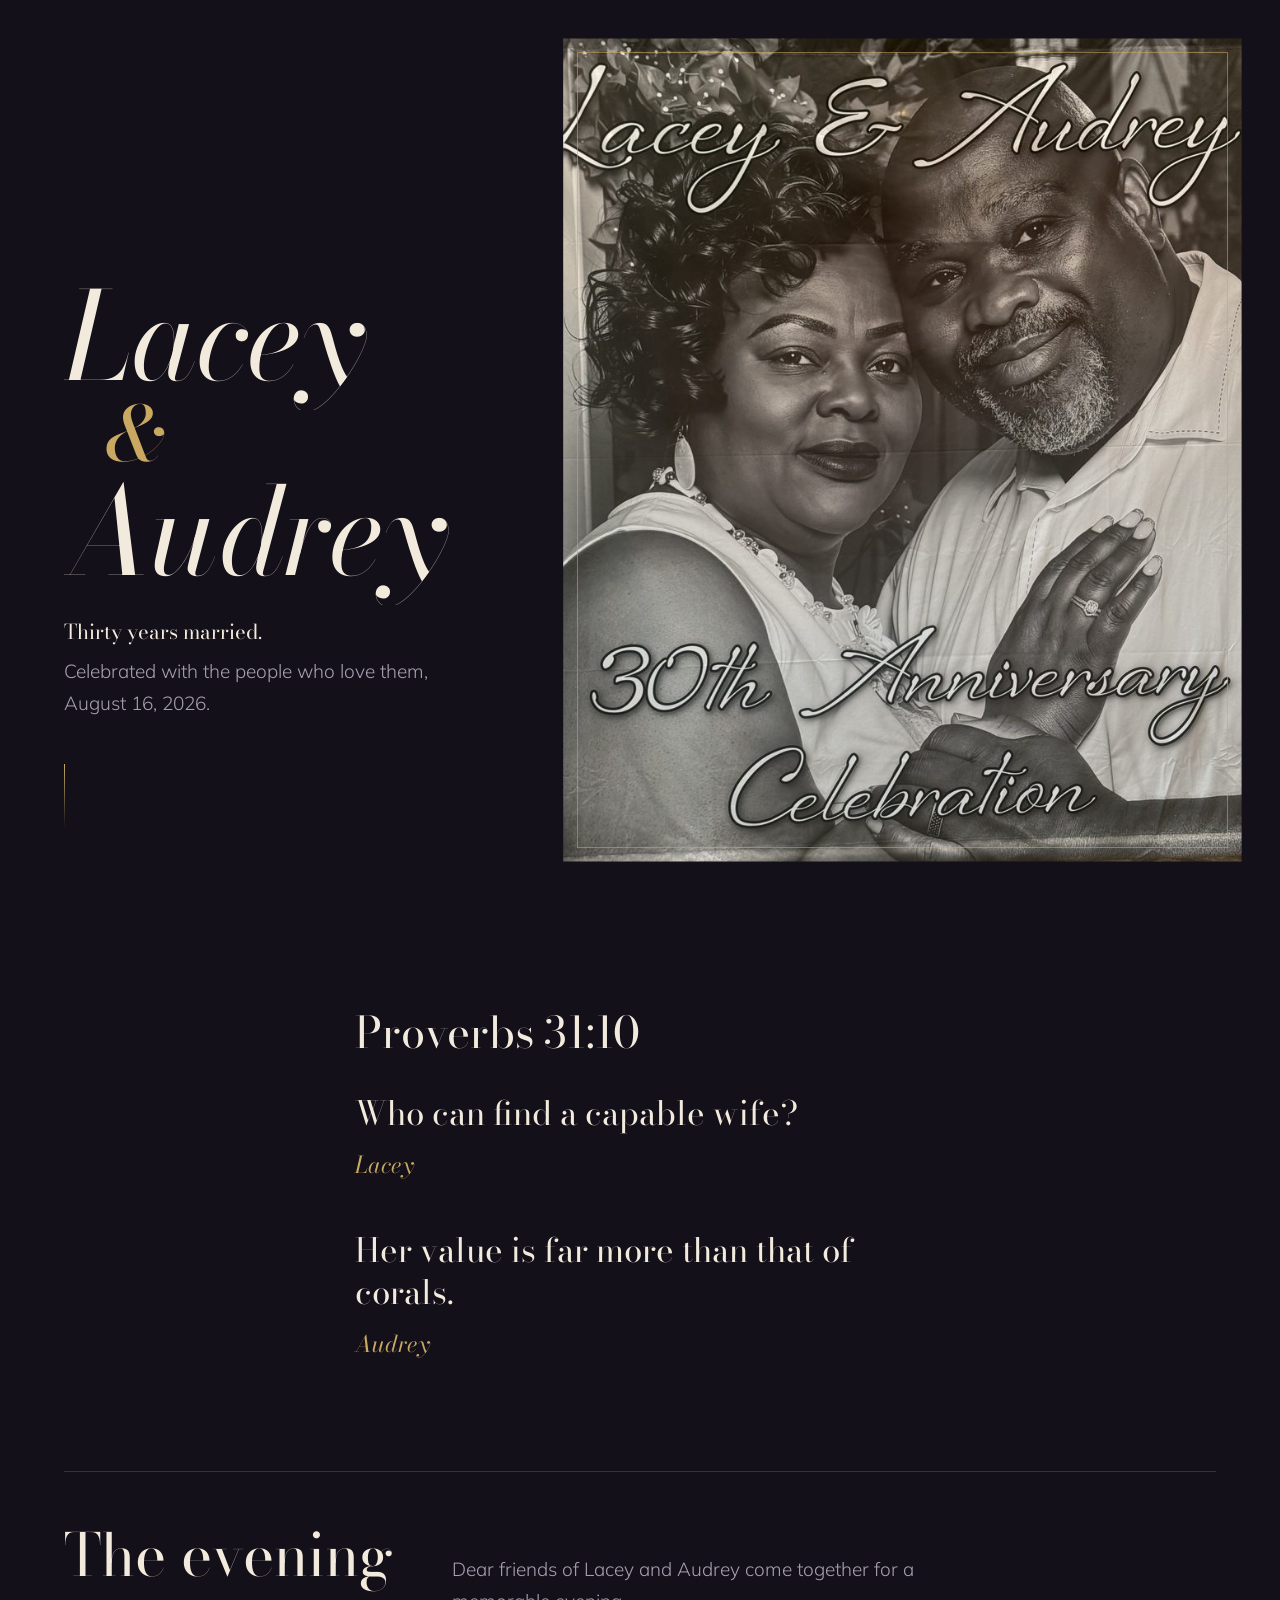
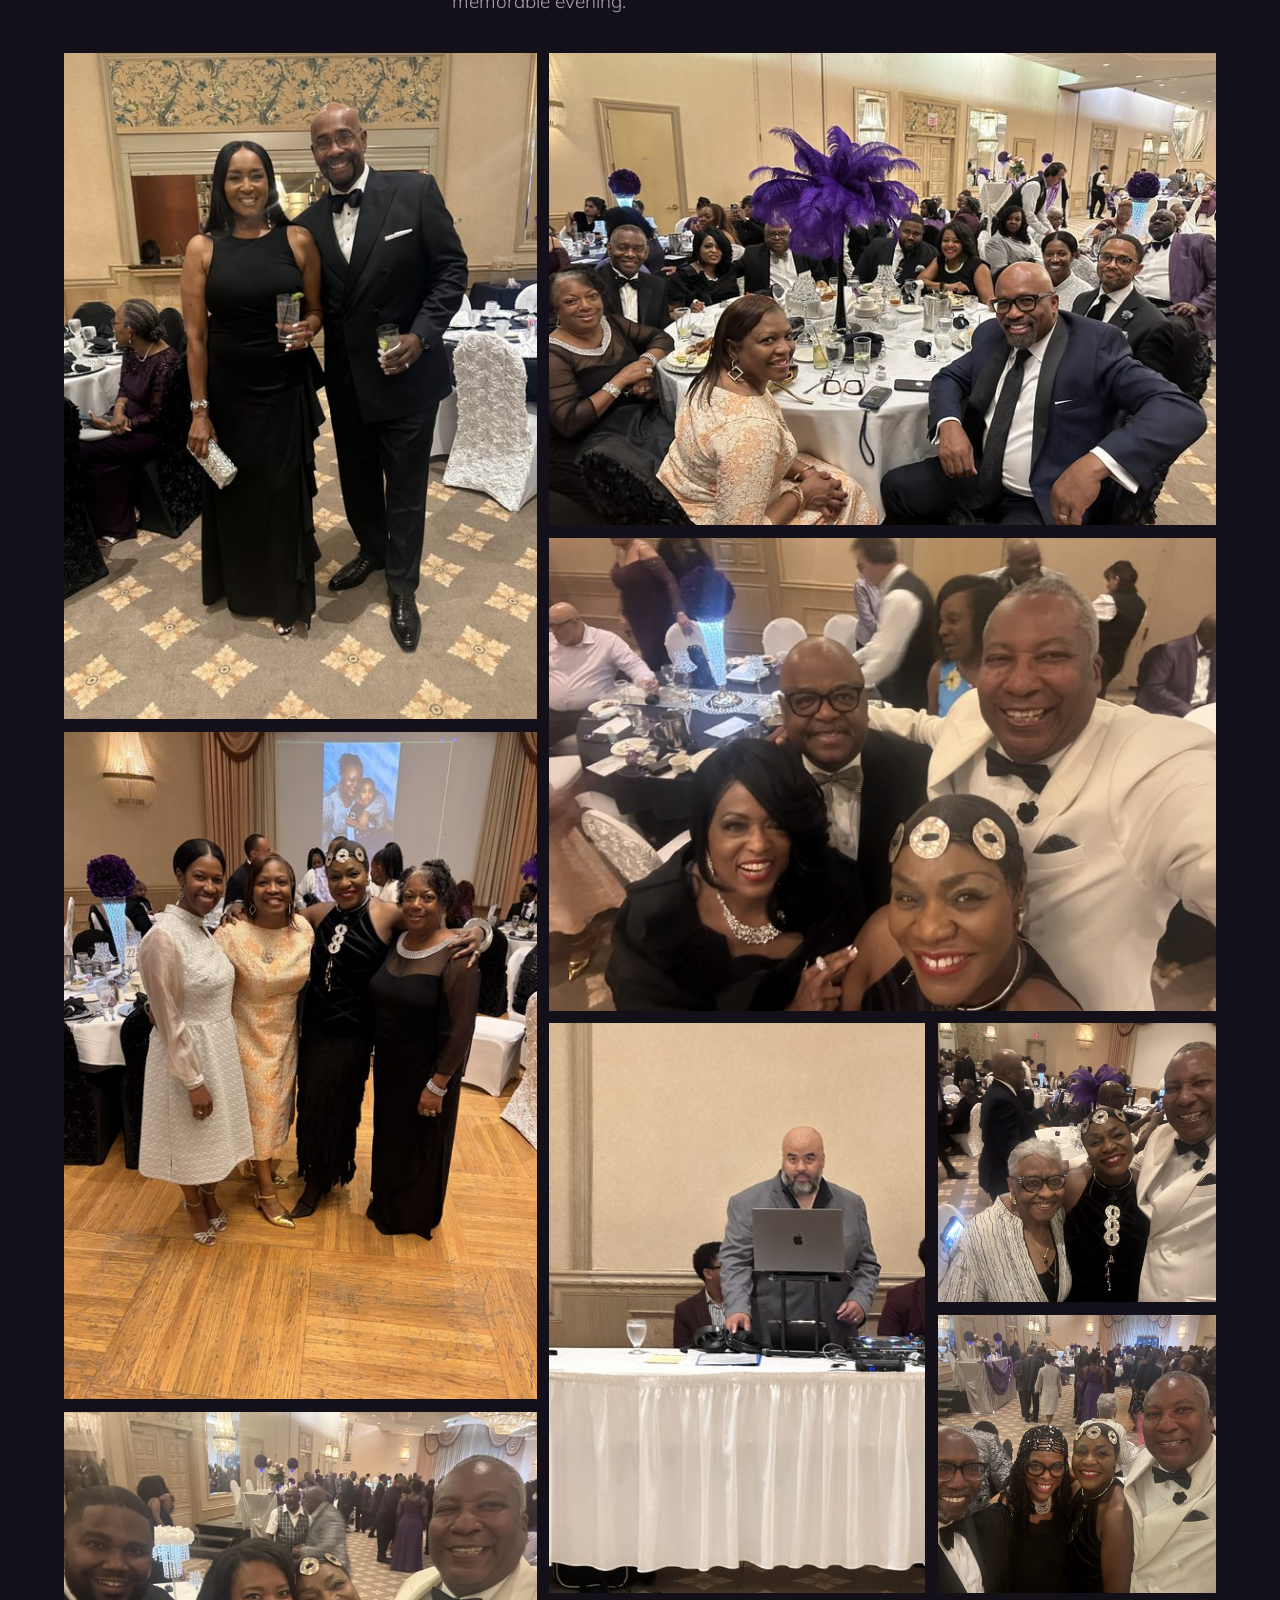
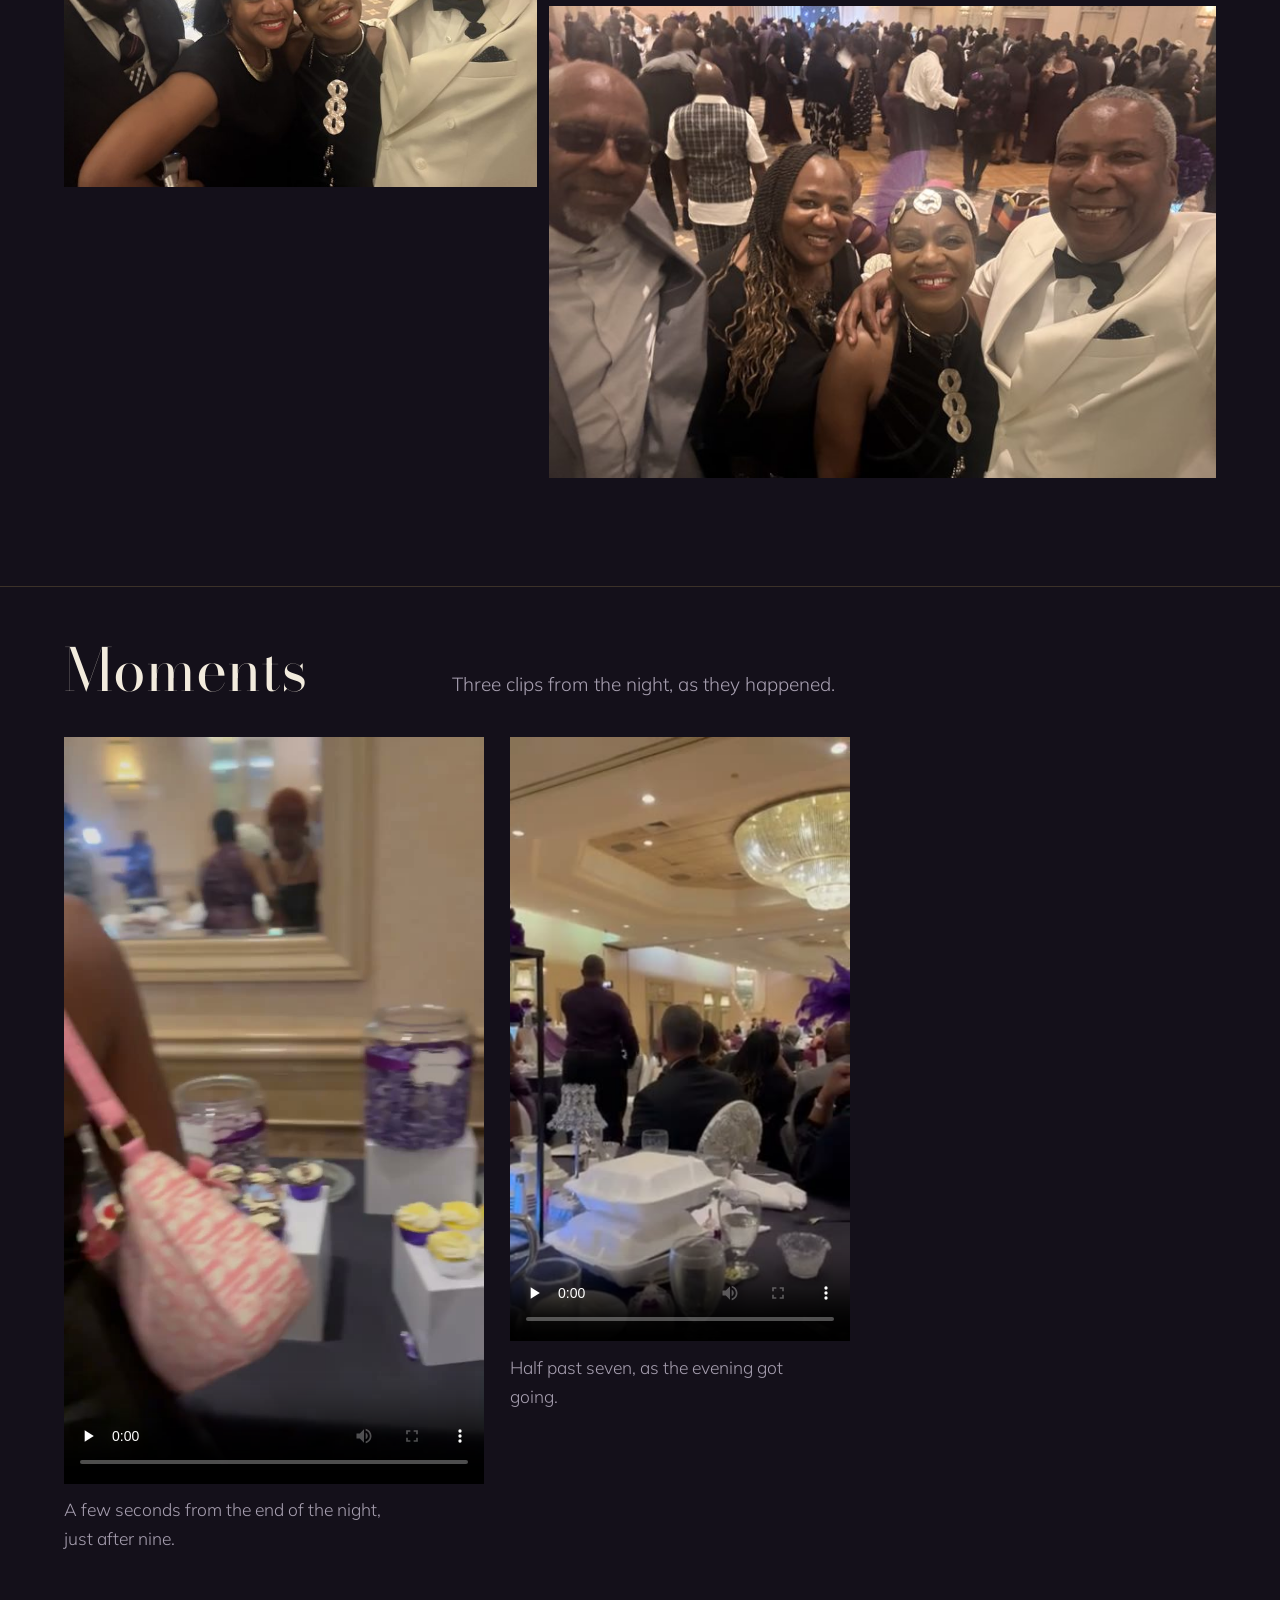
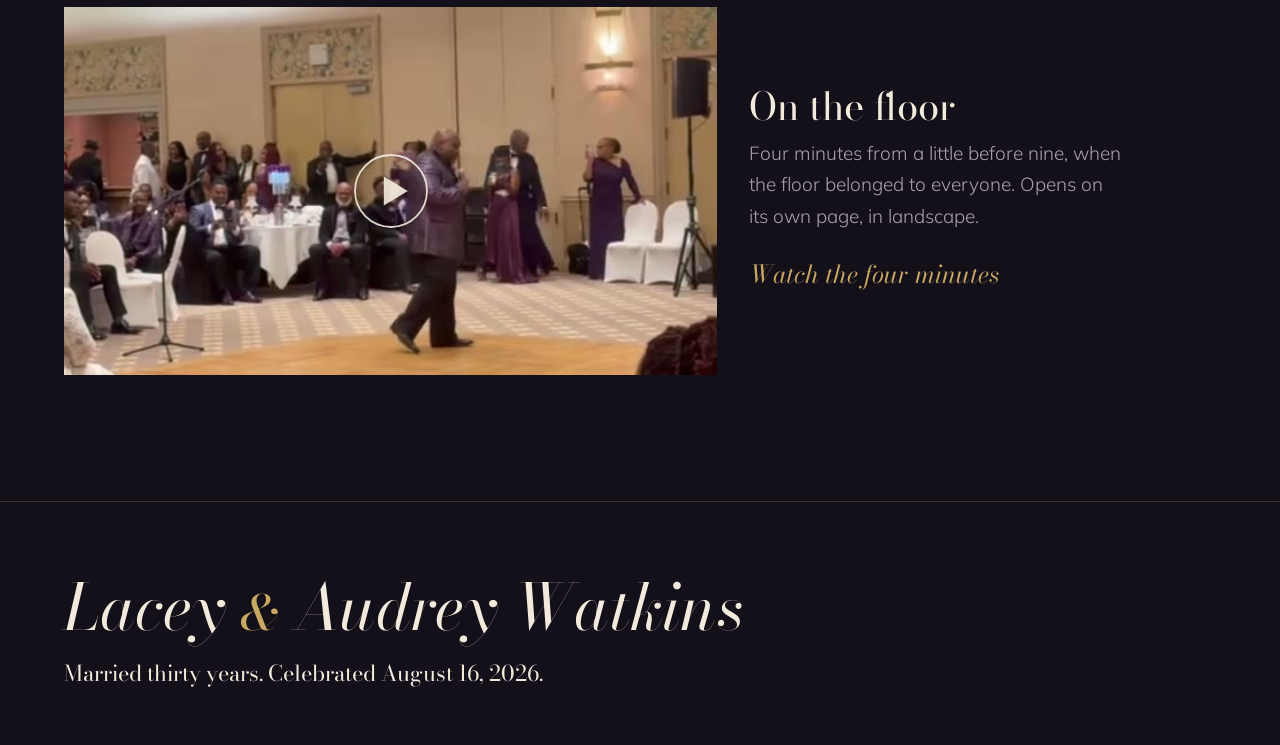
==== commit 981f2597: "Gallery intro line in Guy's words Co-Authored-By: Claude Fable 5.1 <noreply@anthropic.com> Claude-Se" ====
--- a/site/index.html
+++ b/site/index.html
@@ -48,7 +48,7 @@
   <section class="evening" aria-labelledby="evening-title">
     <header class="section-head">
       <h2 id="evening-title">The evening</h2>
-      <p>A ballroom dressed in purple, a chandelier, and a dance floor that never emptied.</p>
+      <p>Dear friends of Lacey and Audrey come together for a memorable evening.</p>
     </header>
     <div class="gallery">
       <button class="tile tall" type="button" data-full="photos/g01.jpg" data-alt="Lacey and Audrey in black evening wear, raising a toast on the ballroom floor">
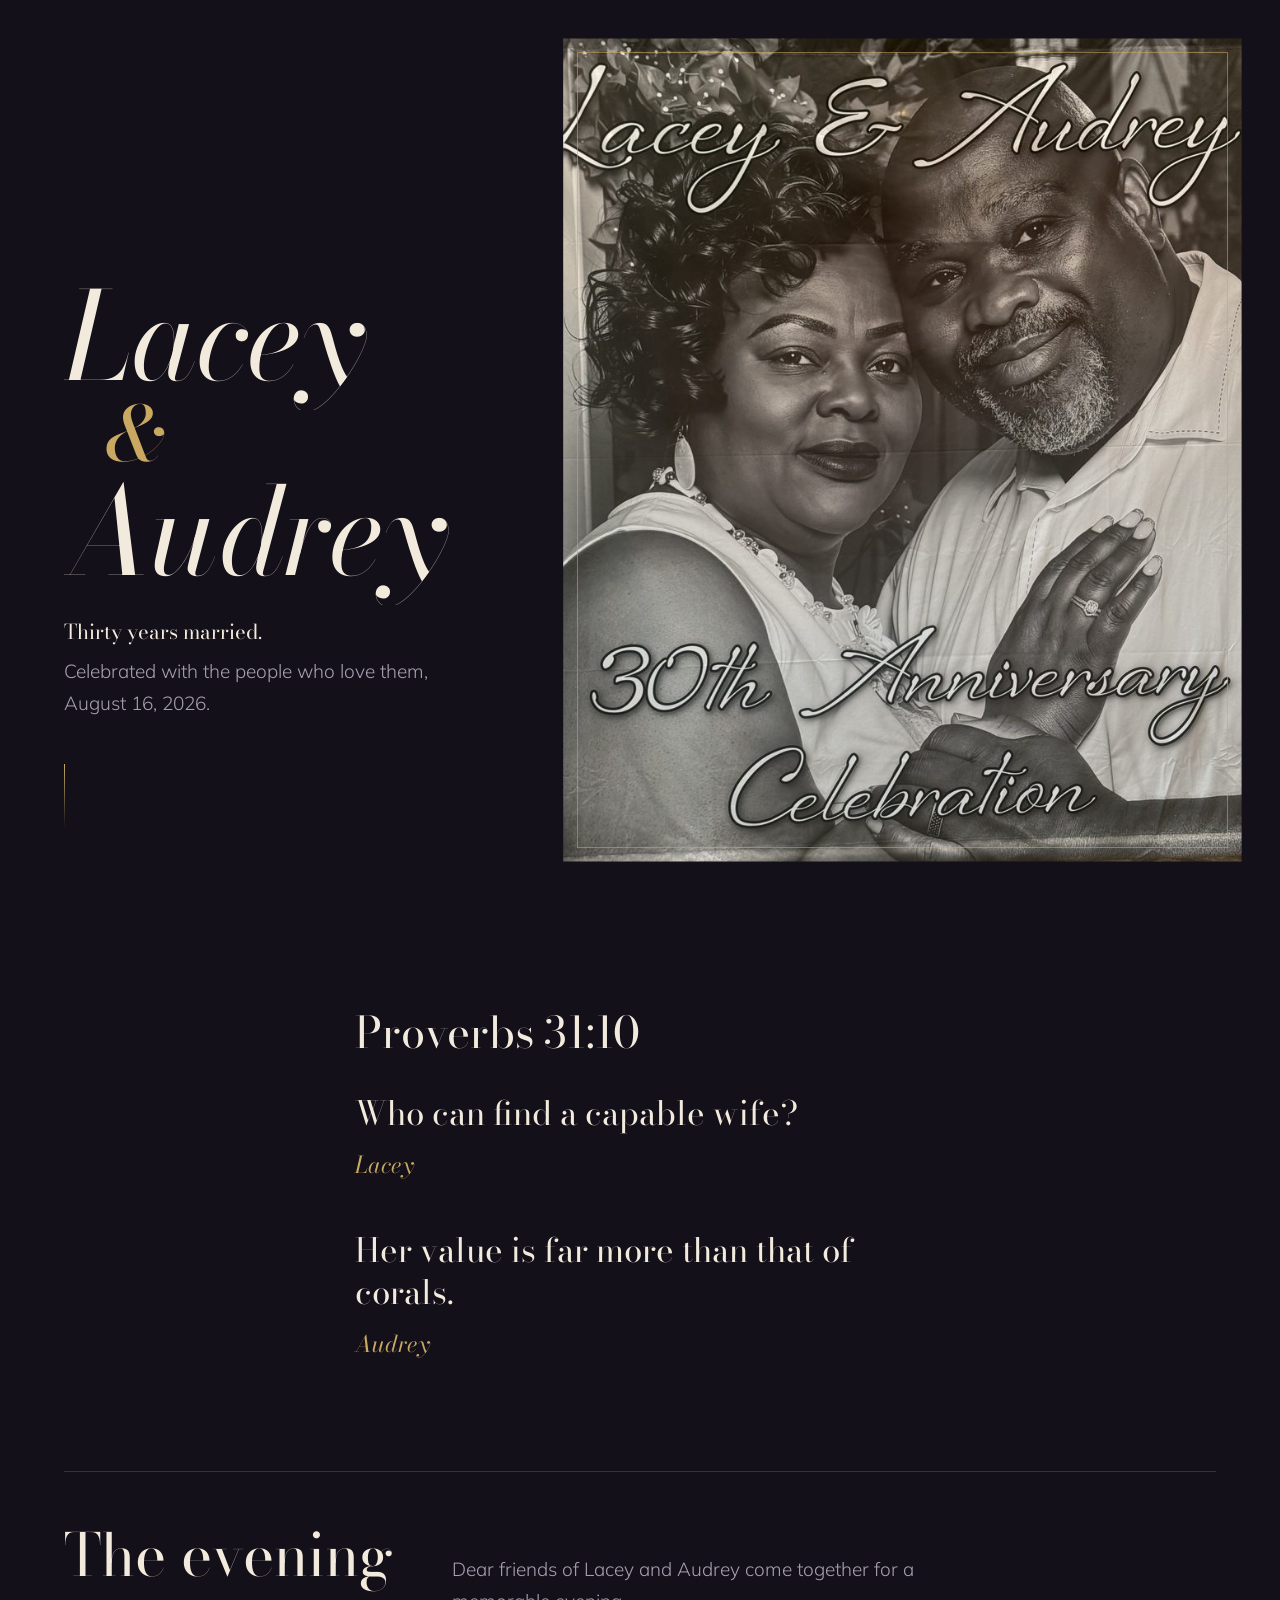
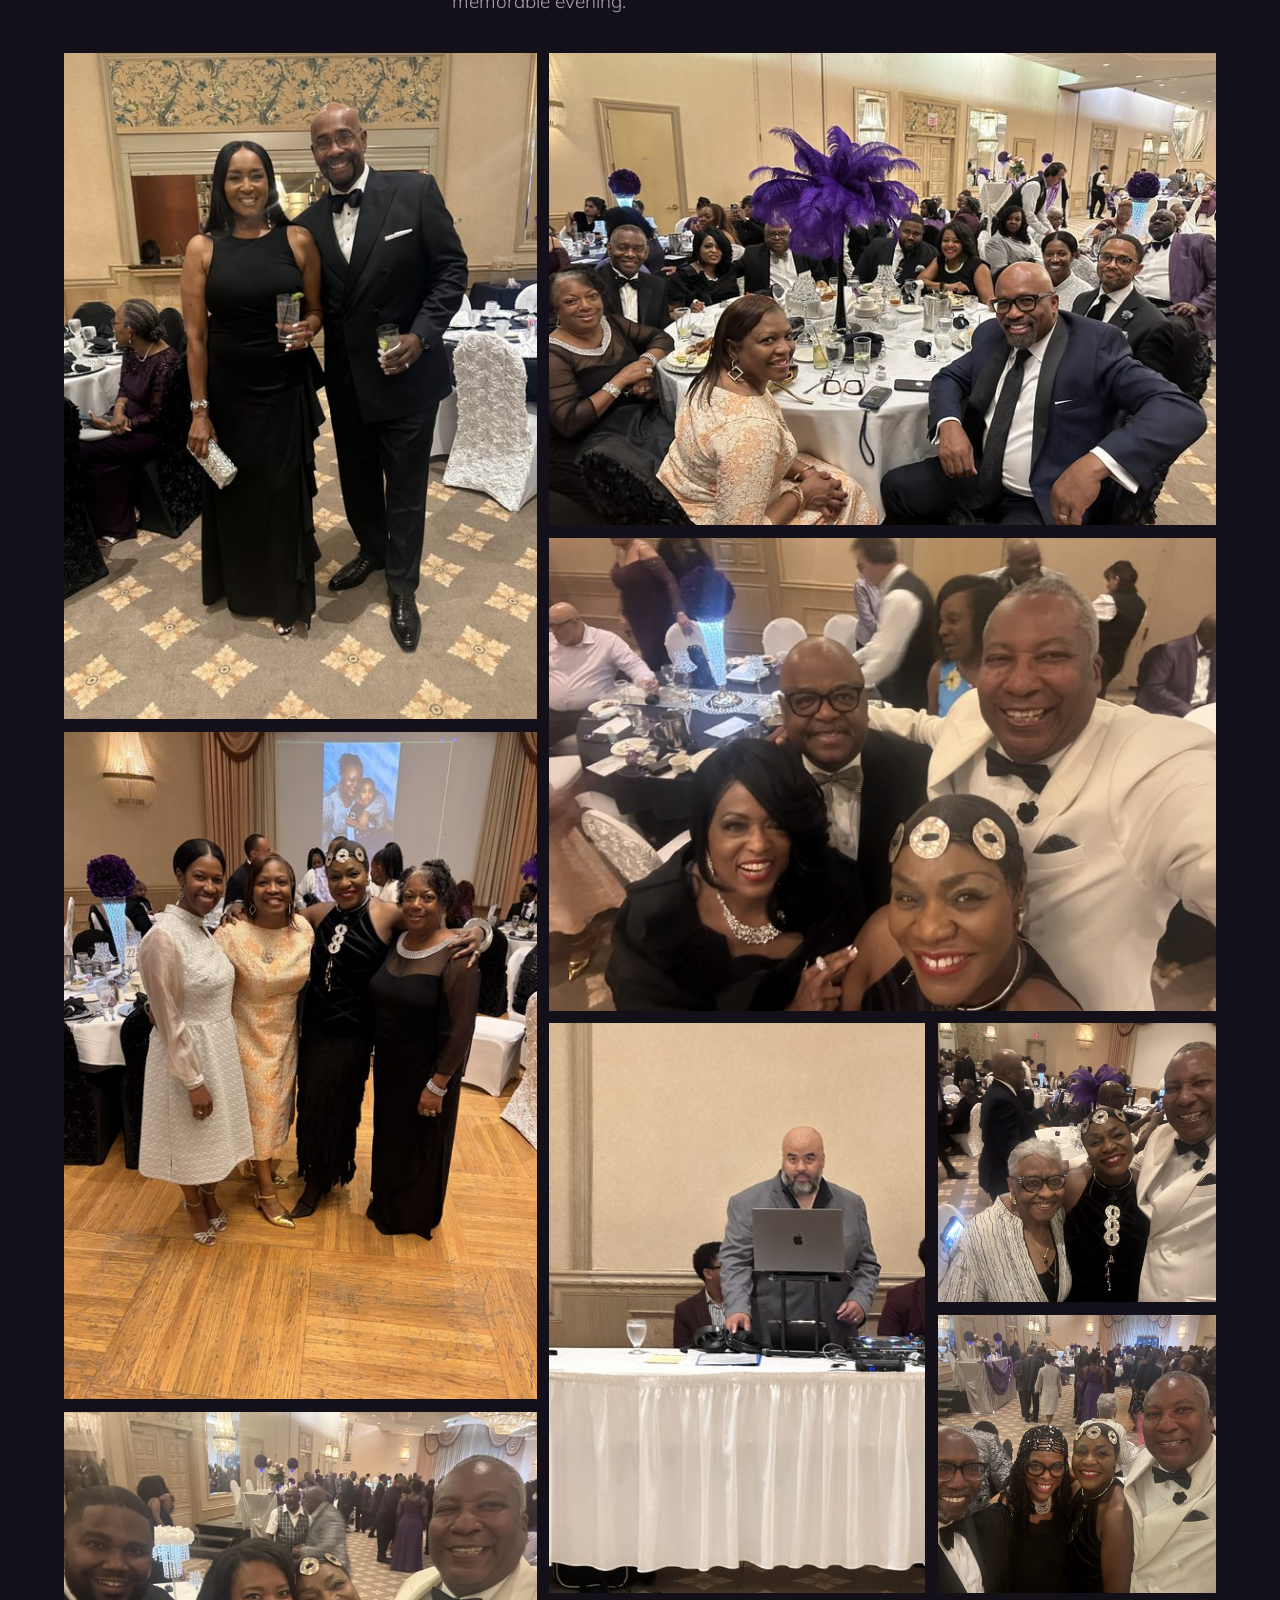
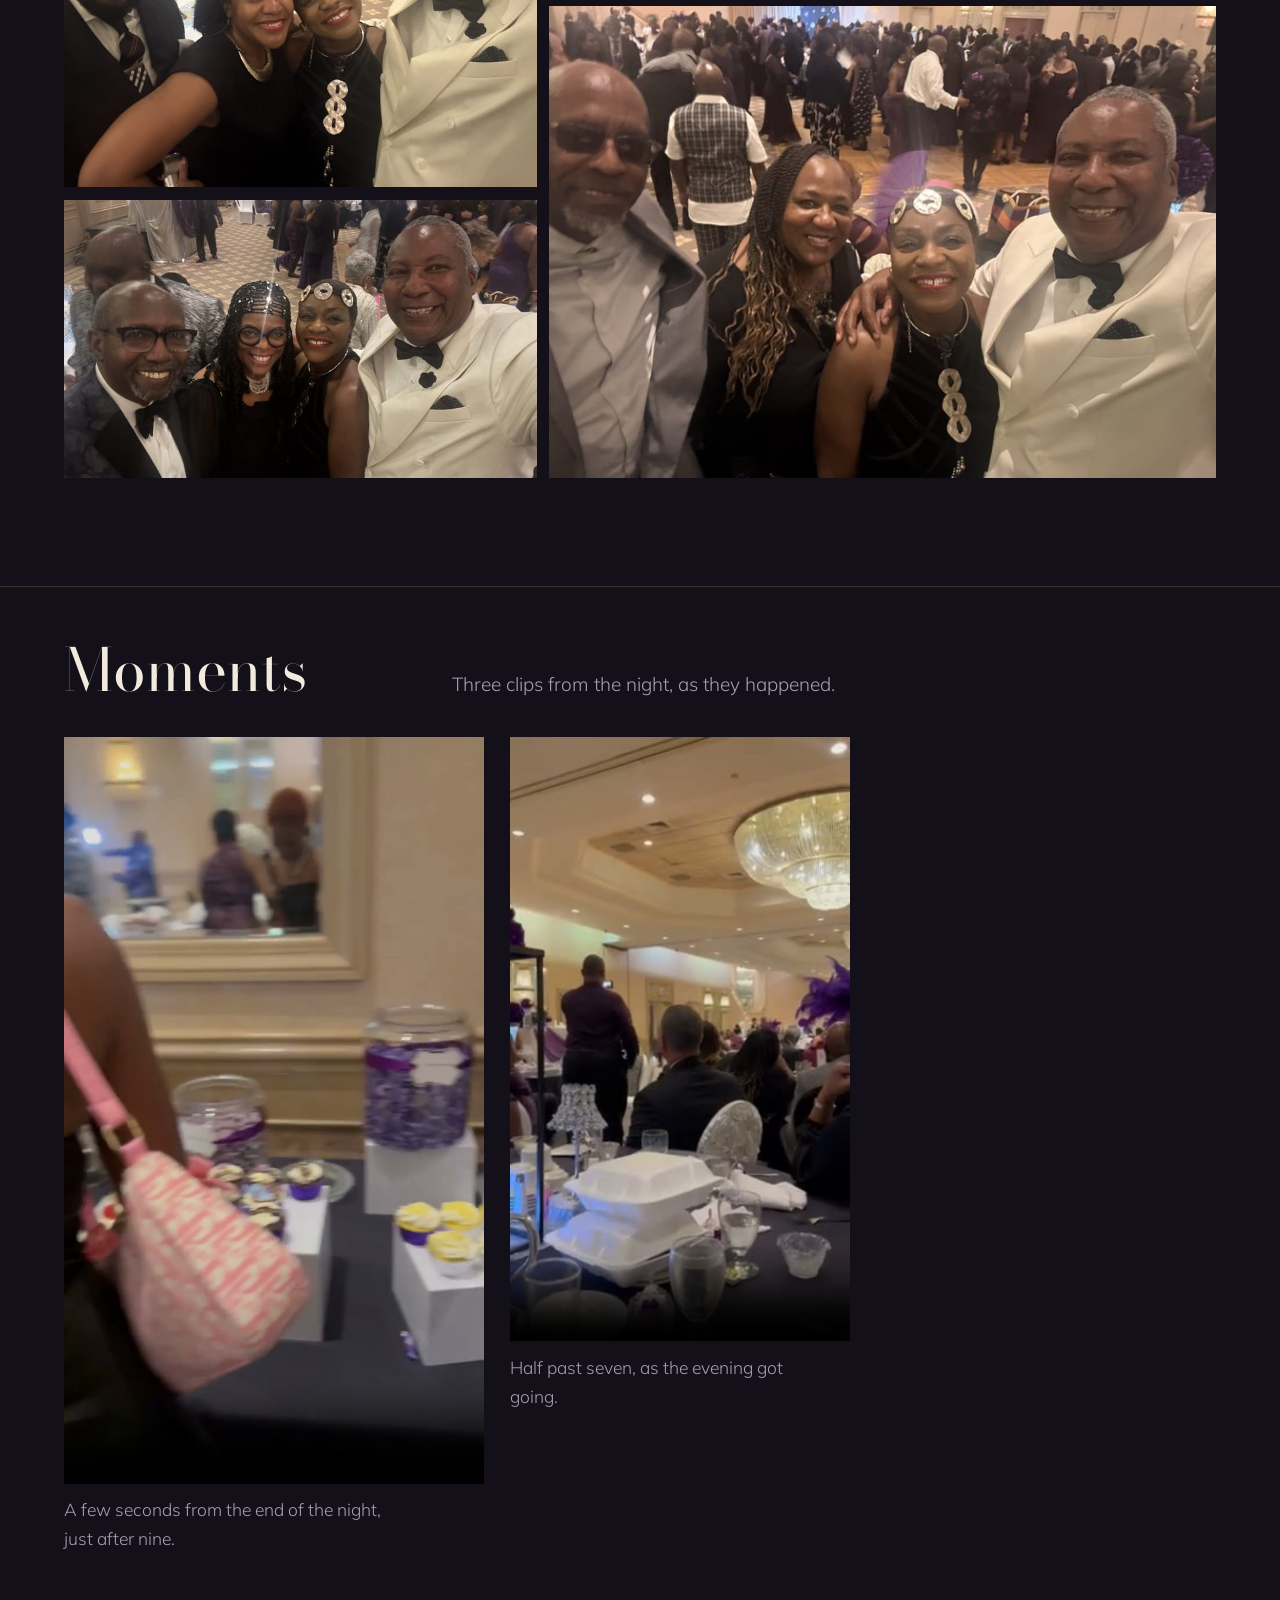
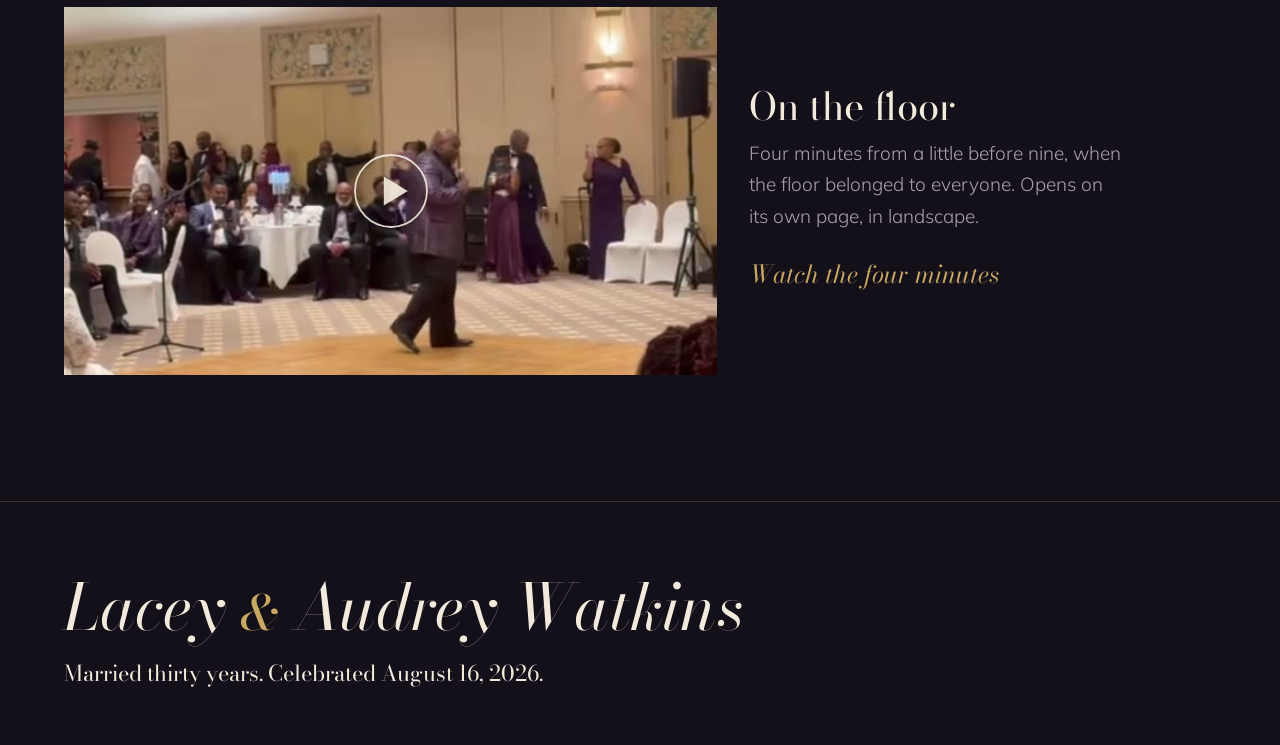
==== commit a0e190a5: "Tenth gallery photo fills the grid's bottom-left gap Co-Authored-By: Claude Fable 5.1 <noreply@anthr" ====
--- a/site/index.html
+++ b/site/index.html
@@ -78,6 +78,9 @@
       <button class="tile wide" type="button" data-full="photos/g09.jpg" data-alt="Four guests laughing, the dance floor packed behind them">
         <img src="photos/g09-s.jpg" alt="Four guests laughing, the dance floor packed behind them" loading="lazy">
       </button>
+      <button class="tile low" type="button" data-full="photos/g10.jpg" data-alt="Four friends close together, the ballroom lit up behind them">
+        <img src="photos/g10-s.jpg" alt="Four friends close together, the ballroom lit up behind them" loading="lazy">
+      </button>
     </div>
   </section>
 
--- a/site/styles.css
+++ b/site/styles.css
@@ -267,6 +267,7 @@
 .tile.portrait { grid-column: span 4; grid-row: span 6; }
 .tile.square   { grid-column: span 3; grid-row: span 3; }
 .tile.mid      { grid-column: span 5; grid-row: span 4; }
+.tile.low      { grid-column: span 5; grid-row: span 3; }
 
 /* ---------- Moments ---------- */
 
@@ -432,7 +433,7 @@
   .tile.tall     { grid-column: span 1; aspect-ratio: 3 / 4; }
   .tile.portrait { grid-column: span 2; aspect-ratio: 4 / 5; }
   .tile.square   { grid-column: span 1; aspect-ratio: 1; }
-  .tile.wide, .tile.mid { grid-column: span 2; aspect-ratio: 4 / 3; }
+  .tile.wide, .tile.mid, .tile.low { grid-column: span 2; aspect-ratio: 4 / 3; }
 
   .clips { grid-template-columns: 1fr; }
   .clip.lead { grid-column: 1; }
